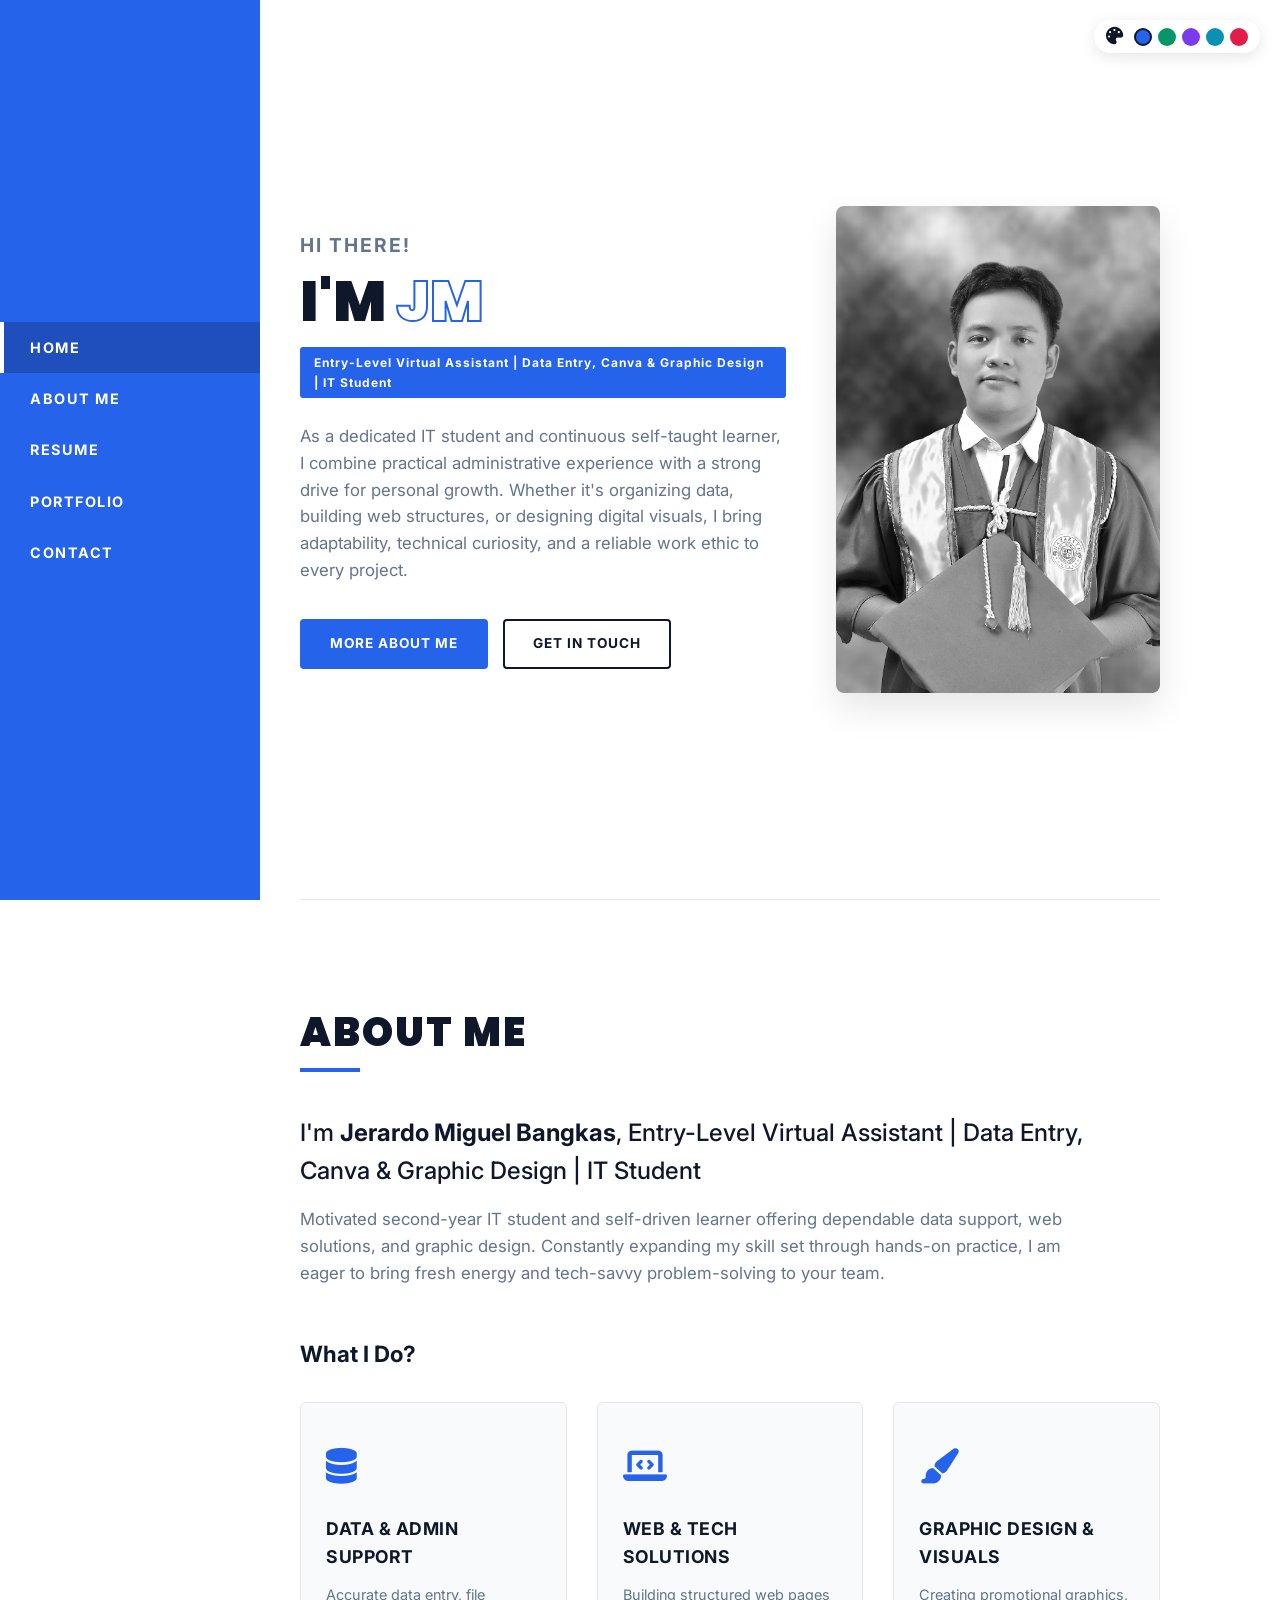
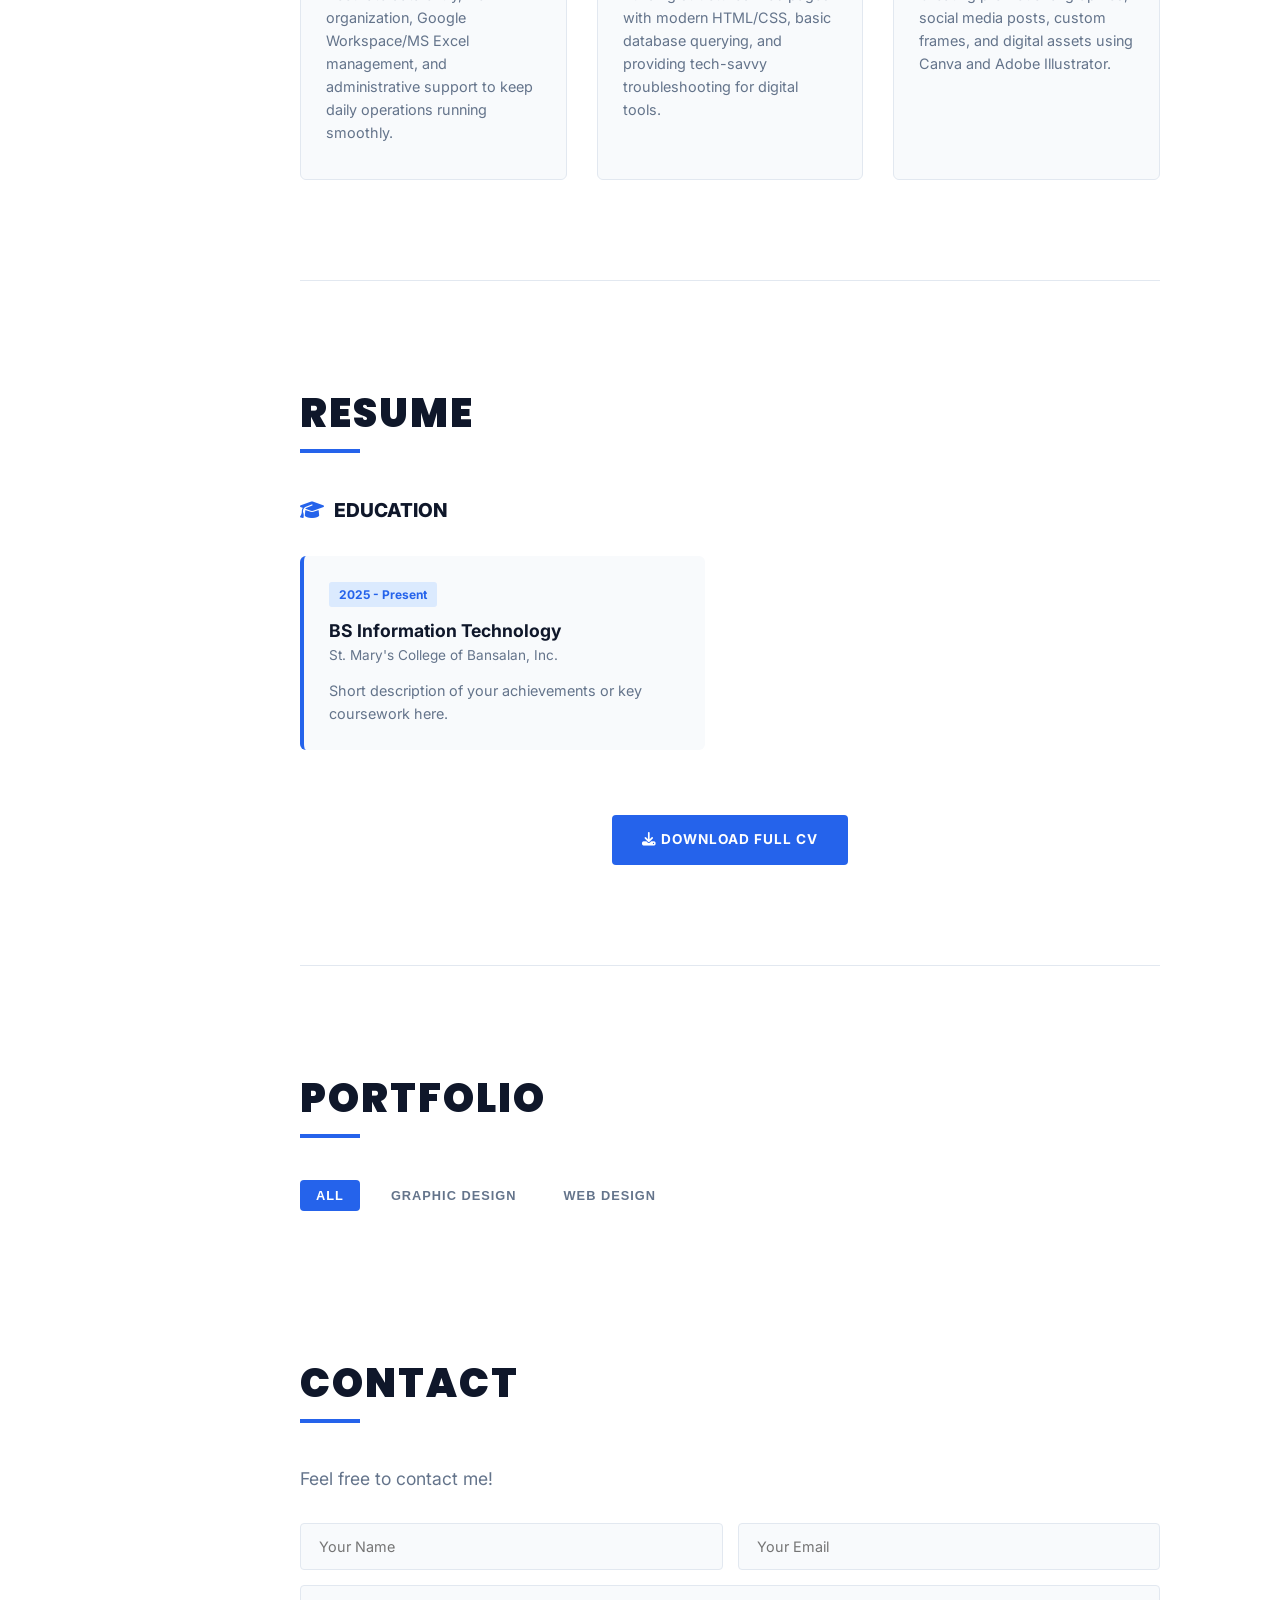
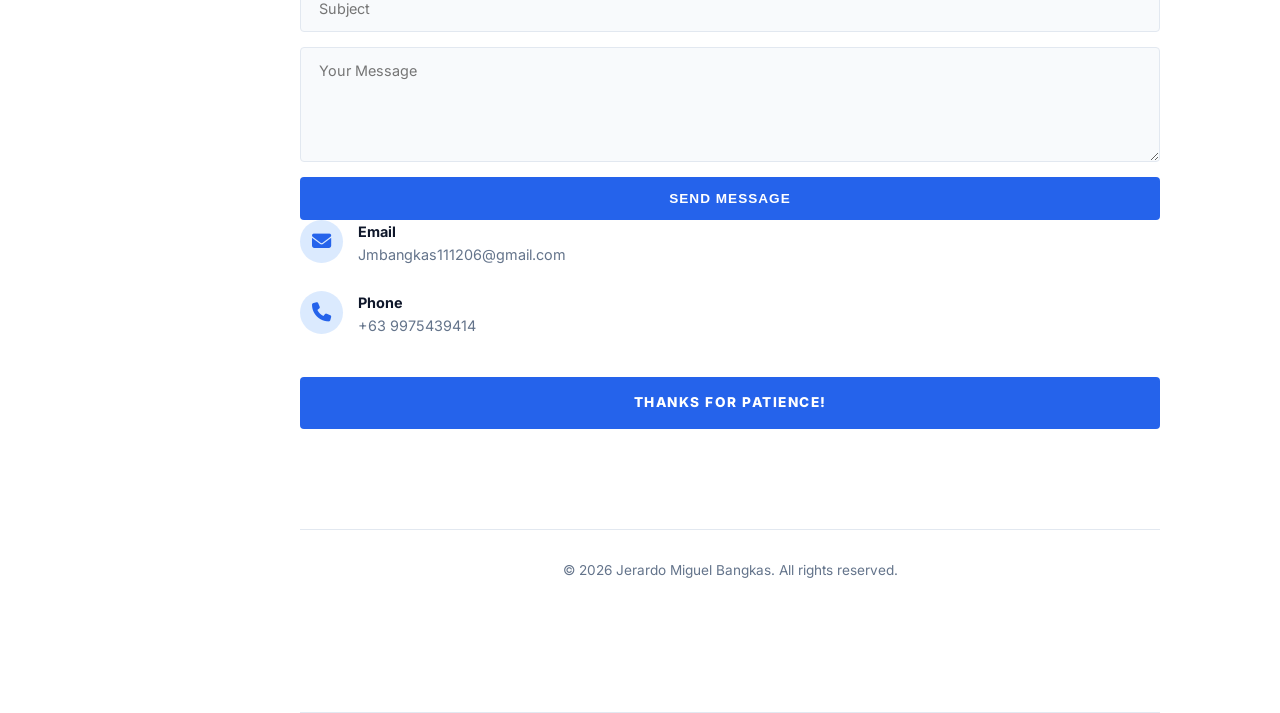
==== index.html @ 70fb4c8c "Add files via upload" ====
<!DOCTYPE html>
<html lang="en">

<head>
    <meta charset="UTF-8">
    <meta name="viewport" content="width=device-width, initial-scale=1.0">
    <title>Jerardo Miguel Bangkas - Portfolio</title>
    <!-- Google Fonts -->
    <link rel="preconnect" href="https://fonts.googleapis.com">
    <link rel="preconnect" href="https://fonts.gstatic.com" crossorigin>
    <link
        href="https://fonts.googleapis.com/css2?family=Inter:wght@300;400;500;600;700;800;900&family=Poppins:wght@500;600;700;800&display=swap"
        rel="stylesheet">
    <!-- Font Awesome Icons -->
    <link rel="stylesheet" href="https://cdnjs.cloudflare.com/ajax/libs/font-awesome/6.4.0/css/all.min.css">
    <!-- External CSS -->
    <link rel="stylesheet" href="style.css">
</head>

<body>

    <!-- Mobile Header Bar -->
    <div class="mobile-header">
        <div class="mobile-logo">JM</div>
        <button class="hamburger-btn" id="mobile-menu-btn" aria-label="Toggle Navigation">
            <i class="fa-solid fa-bars"></i>
        </button>
    </div>

    <!-- Theme Color Picker Panel -->
    <div class="theme-picker" id="theme-picker">
        <button class="theme-toggle-btn" id="theme-picker-btn" title="Change Accent Color">
            <i class="fa-solid fa-palette"></i>
        </button>
        <div class="theme-options">
            <span class="theme-option active" data-color="#2563eb" style="background-color: #2563eb;"
                title="Royal Blue"></span>
            <span class="theme-option" data-color="#059669" style="background-color: #059669;"
                title="Emerald Green"></span>
            <span class="theme-option" data-color="#7c3aed" style="background-color: #7c3aed;"
                title="Electric Violet"></span>
            <span class="theme-option" data-color="#0891b2" style="background-color: #0891b2;" title="Deep Teal"></span>
            <span class="theme-option" data-color="#e11d48" style="background-color: #e11d48;" title="Coral Red"></span>
        </div>
    </div>

    <!-- Main Sidebar -->
    <aside class="sidebar" id="sidebar">

        <nav class="sidebar-nav">
            <ul>
                <li><a href="#home" class="nav-link active">HOME</a></li>
                <li><a href="#about" class="nav-link">ABOUT ME</a></li>
                <li><a href="#resume" class="nav-link">RESUME</a></li>
                <li><a href="#portfolio" class="nav-link">PORTFOLIO</a></li>
                <li><a href="#contact" class="nav-link">CONTACT</a></li>
            </ul>
        </nav>
    </aside>

    <!-- Main Wrapper -->
    <main class="main-content">

        <!-- 1. HOME / HERO SECTION -->
        <section id="home" class="section hero-section">
            <div class="hero-container">
                <div class="hero-text-content">
                    <h2 class="sub-greeting">HI THERE!</h2>
                    <h1 class="hero-title">I'M <span class="highlight-text">JM</span></h1>
                    <div class="badge-role">Entry-Level Virtual Assistant | Data Entry, Canva & Graphic Design | IT
                        Student</div>
                    <p class="hero-description">
                        As a dedicated IT student and continuous self-taught learner, I combine practical administrative
                        experience with a strong drive for personal growth. Whether it's organizing data, building web
                        structures, or designing digital visuals, I bring adaptability, technical curiosity, and a
                        reliable work ethic to every project.
                    </p>
                    <div class="hero-buttons">
                        <a href="#about" class="btn btn-primary">MORE ABOUT ME</a>
                        <a href="#contact" class="btn btn-outline">GET IN TOUCH</a>
                    </div>
                </div>
                <div class="hero-image-wrap">
                    <img src="/img/BANGKAS Jerardo Miguel 1.jpg" alt="Jm">
                </div>
            </div>
        </section>

        <!-- 2. ABOUT ME SECTION -->
        <section id="about" class="section about-section">
            <div class="section-header">
                <h2 class="section-title">ABOUT ME</h2>
            </div>

            <div class="about-intro">
                <h3>I'm <strong>Jerardo Miguel Bangkas</strong>, Entry-Level Virtual Assistant | Data Entry, Canva &
                    Graphic Design | IT Student</h3>
                <p>
                    Motivated second-year IT student and self-driven learner offering dependable data support, web
                    solutions, and graphic design. Constantly expanding my skill set through hands-on practice, I am
                    eager to bring fresh energy and tech-savvy problem-solving to your team.    
                </p>
            </div>

            <!-- What I Do Services Grid -->
            <div class="services-wrapper">
                <h3 class="subsection-title">What I Do?</h3>
                <div class="services-grid">
                    <div class="service-card">
                        <div class="service-icon"><i class="fa-solid fa-database"></i></div>
                        <h4>DATA & ADMIN SUPPORT</h4>
                        <p>Accurate data entry, file organization, Google Workspace/MS Excel management, and
                            administrative support to keep daily operations running smoothly.</p>
                    </div>
                    <div class="service-card">
                        <div class="service-icon"><i class="fa-solid fa-laptop-code"></i></div>
                        <h4>WEB & TECH SOLUTIONS</h4>
                        <p>Building structured web pages with modern HTML/CSS, basic database querying, and providing
                            tech-savvy troubleshooting for digital tools.</p>
                    </div>
                    <div class="service-card">
                        <div class="service-icon"><i class="fa-solid fa-paint-brush"></i></div>
                        <h4>GRAPHIC DESIGN & VISUALS</h4>
                        <p>Creating promotional graphics, social media posts, custom frames, and digital assets using
                            Canva and Adobe Illustrator.
                        </p>
                    </div>
                </div>
            </div>
        </section>

        <!-- 3. RESUME SECTION -->
        <section id="resume" class="section resume-section">
            <div class="section-header">
                <h2 class="section-title">RESUME</h2>
            </div>

            <div class="resume-grid">
                <!-- Education Column -->
                <div class="resume-column">
                    <h3 class="column-title"><i class="fa-solid fa-graduation-cap"></i> EDUCATION</h3>

                    <div class="resume-item">
                        <span class="resume-year">2025 - Present</span> <!-- Dates / Years -->
                        <h4 class="resume-role">BS Information Technology</h4> <!-- Degree or Job Title -->
                        <span class="resume-place">St. Mary's College of Bansalan, Inc.</span>
                        <!-- School or Company Name -->
                        <p>Short description of your achievements or key coursework here.</p>
                    </div>
                </div>
            </div>

            <div class="resume-cta">
                <a href="/Resume/Jerardo Miguel_Bangkas_Resume.pdf" class="btn btn-primary"><i
                        class="fa-solid fa-download"></i> DOWNLOAD FULL CV</a>
            </div>
        </section>

        <!-- 4. PORTFOLIO SECTION -->
        <section id="portfolio" class="section portfolio-section">
            <div class="section-header">
                <h2 class="section-title">PORTFOLIO</h2>
            </div>

            <!-- Category Filter Buttons -->
            <div class="filter-controls">
                <button class="filter-btn active" data-filter="all">ALL</button>
                <button class="filter-btn" data-filter="graphic-design">GRAPHIC DESIGN</button>
                <button class="filter-btn" data-filter="web-design">WEB DESIGN</button>
            </div>

            <!-- Gallery Grid 
            <div class="portfolio-grid">
                <div class="portfolio-item" data-category="graphic-design">
                    <img src="https://images.unsplash.com/photo-1626785774573-4b799315345d?auto=format&fit=crop&w=600&q=80"
                        alt="Brand Identity Design">
                    <div class="item-overlay">
                        <h4>Brand Guidelines</h4>
                        <span>Graphic Design</span>
                    </div>
                </div>
                <div class="portfolio-item" data-category="web-design">
                    <img src="https://images.unsplash.com/photo-1507238691740-187a5b1d37b8?auto=format&fit=crop&w=600&q=80"
                        alt="Modern Dashboard App">
                    <div class="item-overlay">
                        <h4>Dashboard Interface</h4>
                        <span>Web Design</span>
                    </div>
                </div>
                <div class="portfolio-item" data-category="photography">
                    <img src="https://images.unsplash.com/photo-1516035069371-29a1b244cc32?auto=format&fit=crop&w=600&q=80"
                        alt="Camera Gear Shoot">
                    <div class="item-overlay">
                        <h4>Product Shoot</h4>
                        <span>Photography</span>
                    </div>
                </div>
                <div class="portfolio-item" data-category="graphic-design">
                    <img src="https://images.unsplash.com/photo-1572044162444-ad60f128bdea?auto=format&fit=crop&w=600&q=80"
                        alt="Poster Typography Design">
                    <div class="item-overlay">
                        <h4>Typography Series</h4>
                        <span>Graphic Design</span>
                    </div>
                </div>
                <div class="portfolio-item" data-category="web-design">
                    <img src="https://images.unsplash.com/photo-1460925895917-afdab827c52f?auto=format&fit=crop&w=600&q=80"
                        alt="Corporate Website">
                    <div class="item-overlay">
                        <h4>Corporate Web Portal</h4>
                        <span>Web Design</span>
                    </div>
                </div>
            </div>
        </section> -->


        <!--CONTACT SECTION -->
        <section id="contact" class="section contact-section">
            <div class="section-header">
                <h2 class="section-title">CONTACT</h2>
            </div>

            <p class="contact-subtext">Feel free to contact me!</p>

            <form class="contact-form" id="contact-form" action="https://formspree.io/f/xeaaaqrk" method="POST">
                <div class="form-row">
                    <input type="text" name="name" placeholder="Your Name" required>
                    <input type="email" name="email" placeholder="Your Email" required>
                </div>
                <input type="text" name="subject" placeholder="Subject">
                <textarea name="message" rows="5" placeholder="Your Message" required></textarea>
                <button type="submit" id="submit-btn" class="btn btn-primary">SEND MESSAGE</button>
            </form>

            <div class="contact-info-panel">
                <div class="info-item">
                    <i class="fa-solid fa-envelope"></i>
                    <div>
                        <h5>Email</h5>
                        <p>Jmbangkas111206@gmail.com</p>
                    </div>
                </div>
                <div class="info-item">
                    <i class="fa-solid fa-phone"></i>
                    <div>
                        <h5>Phone</h5>
                        <p>+63 9975439414</p>
                    </div>
                </div>
                <div class="thanks-badge">
                    <span>THANKS FOR PATIENCE!</span>
                </div>
            </div>
            </div>
        </section>

        <!-- Footer -->
        <footer class="footer">
            <p>&copy; 2026 Jerardo Miguel Bangkas. All rights reserved.</p>
        </footer>
    </main>

    <!-- Lightbox Modal Container -->
    <div class="lightbox-modal" id="lightbox">
        <span class="close-lightbox" id="close-lightbox">&times;</span>
        <img class="lightbox-img" id="lightbox-img" src="" alt="Enlarged Portfolio Item">
    </div>

    <!-- Toast Alert Container -->
    <div class="toast-container" id="toast">Message sent successfully!</div>

    <!-- External JavaScript -->
    <script src="script.js"></script>
</body>

</html>
---- style.css ----
:root {
    --accent-color: #2563eb;          
    --accent-hover: #1d4ed8;
    --accent-light: #dbeafe;
    --text-primary: #0f172a;
    --text-secondary: #64748b;
    --bg-main: #ffffff;
    --bg-secondary: #f8fafc;
    --card-bg: #ffffff;
    --dark-block-bg: #090d16;
    --border-color: #e2e8f0;
    --sidebar-width: 260px;
    --quick-nav-width: 60px;
    --font-heading: 'Poppins', sans-serif;
    --font-body: 'Inter', sans-serif;
    --transition-speed: 0.3s;
}

/* Reset & Basic Box Model */
* {
    margin: 0;
    padding: 0;
    box-sizing: border-box;
}

html {
    scroll-behavior: smooth;
    font-size: 16px;
}

body {
    font-family: var(--font-body);
    background-color: var(--bg-main);
    color: var(--text-primary);
    line-height: 1.6;
    overflow-x: hidden;
}

a {
    text-decoration: none;
    color: inherit;
}

img {
    max-width: 100%;
    height: auto;
    display: block;
}

/* Button Base Styles */
.btn {
    display: inline-block;
    padding: 12px 28px;
    font-weight: 700;
    font-size: 0.85rem;
    letter-spacing: 1px;
    border-radius: 4px;
    cursor: pointer;
    transition: all var(--transition-speed) ease;
    border: 2px solid transparent;
}

.btn-primary {
    background-color: var(--accent-color);
    color: #ffffff;
}

.btn-primary:hover {
    background-color: var(--accent-hover);
    transform: translateY(-2px);
    box-shadow: 0 4px 12px rgba(37, 99, 235, 0.25);
}

.btn-outline {
    background-color: transparent;
    color: var(--text-primary);
    border-color: var(--text-primary);
}

.btn-outline:hover {
    background-color: var(--text-primary);
    color: #ffffff;
}

/* SIDEBAR NAVIGATION (LEFT) */
.sidebar {
    position: fixed;
    top: 0;
    left: 0;
    width: var(--sidebar-width);
    height: 100vh;
    background-color: var(--accent-color);
    display: flex;
    flex-direction: column;
    z-index: 1000;
    transition: transform var(--transition-speed) ease;
}

.profile-box {
    width: 100%;
    height: 220px;
    background-color: #111827;
    overflow: hidden;
}

.profile-img-wrap img {
    width: 100%;
    height: 220px;
    object-fit: cover;
    filter: grayscale(100%);
    transition: filter var(--transition-speed) ease;
}

.profile-box:hover img {
    filter: grayscale(0%);
}

.sidebar-nav {
    flex: 1;
    display: flex;
    flex-direction: column;
    justify-content: center;
    padding: 20px 0;
}

.sidebar-nav ul {
    list-style: none;
}

.sidebar-nav li a {
    display: block;
    padding: 14px 30px;
    color: #ffffff;
    font-weight: 700;
    font-size: 0.9rem;
    letter-spacing: 1.5px;
    transition: background-color var(--transition-speed) ease;
}

.sidebar-nav li a:hover,
.sidebar-nav li a.active {
    background-color: rgba(0, 0, 0, 0.2);
    box-shadow: inset 4px 0 0 #ffffff;
}

/* Mobile Top Bar */
.mobile-header {
    display: none;
    position: fixed;
    top: 0;
    left: 0;
    width: 100%;
    height: 60px;
    background-color: var(--accent-color);
    color: #ffffff;
    padding: 0 20px;
    align-items: center;
    justify-content: space-between;
    z-index: 1100;
}

.mobile-logo {
    font-weight: 800;
    font-size: 1.2rem;
    letter-spacing: 2px;
}

.hamburger-btn {
    background: none;
    border: none;
    color: #ffffff;
    font-size: 1.5rem;
    cursor: pointer;
}

/*QUICK NAVIGATION BAR (RIGHT)*/
.quick-nav {
    position: fixed;
    top: 50%;
    right: 20px;
    transform: translateY(-50%);
    display: flex;
    flex-direction: column;
    gap: 10px;
    background-color: var(--accent-color);
    padding: 12px 8px;
    border-radius: 30px;
    z-index: 900;
    box-shadow: 0 4px 15px rgba(0, 0, 0, 0.15);
}

.quick-link {
    width: 38px;
    height: 38px;
    border-radius: 50%;
    display: flex;
    align-items: center;
    justify-content: center;
    color: #ffffff;
    font-size: 0.9rem;
    transition: all var(--transition-speed) ease;
}

.quick-link:hover,
.quick-link.active {
    background-color: #ffffff;
    color: var(--accent-color);
}

/* Theme Color Picker */
.theme-picker {
    position: fixed;
    top: 20px;
    right: 20px;
    z-index: 1050;
    display: flex;
    align-items: center;
    gap: 10px;
    background: #ffffff;
    padding: 6px 12px;
    border-radius: 30px;
    box-shadow: 0 4px 15px rgba(0, 0, 0, 0.1);
}

.theme-toggle-btn {
    background: none;
    border: none;
    cursor: pointer;
    font-size: 1.1rem;
    color: var(--text-primary);
}

.theme-options {
    display: flex;
    gap: 6px;
}

.theme-option {
    width: 18px;
    height: 18px;
    border-radius: 50%;
    cursor: pointer;
    border: 2px solid transparent;
    transition: transform 0.2s ease;
}

.theme-option:hover {
    transform: scale(1.2);
}

.theme-option.active {
    border-color: #0f172a;
}

/*MAIN CONTENT LAYOUT */
.main-content {
    margin-left: var(--sidebar-width);
    margin-right: 80px;
    padding: 0 40px;
}

.section {
    padding: 100px 0;
    border-bottom: 1px solid var(--border-color);
}

.section-header {
    margin-bottom: 50px;
}

.section-title {
    font-family: var(--font-heading);
    font-size: 2.5rem;
    font-weight: 900;
    letter-spacing: 2px;
    color: var(--text-primary);
    position: relative;
    display: inline-block;
}

.section-title::after {
    content: '';
    position: absolute;
    bottom: -8px;
    left: 0;
    width: 60px;
    height: 4px;
    background-color: var(--accent-color);
}

/* HERO SECTION */
.hero-section {
    min-height: 100vh;
    display: flex;
    align-items: center;
}

.hero-container {
    display: grid;
    grid-template-columns: 1.2fr 0.8fr;
    gap: 50px;
    align-items: center;
    width: 100%;
}

.sub-greeting {
    font-size: 1.2rem;
    font-weight: 700;
    letter-spacing: 2px;
    color: var(--text-secondary);
    margin-bottom: 10px;
}

.hero-title {
    font-family: var(--font-heading);
    font-size: 3.5rem;
    font-weight: 900;
    line-height: 1.1;
    margin-bottom: 15px;
}

.highlight-text {
    color: transparent;
    -webkit-text-stroke: 2px var(--accent-color);
}

.badge-role {
    display: inline-block;
    background-color: var(--accent-color);
    color: #ffffff;
    padding: 6px 14px;
    font-weight: 700;
    font-size: 0.75rem;
    letter-spacing: 1px;
    border-radius: 3px;
    margin-bottom: 25px;
}

.hero-description {
    color: var(--text-secondary);
    font-size: 1.05rem;
    max-width: 520px;
    margin-bottom: 35px;
}

.hero-buttons {
    display: flex;
    gap: 15px;
}

.hero-image-wrap img {
    border-radius: 8px;
    box-shadow: 0 15px 35px rgba(0, 0, 0, 0.1);
    filter: grayscale(100%);
    transition: filter var(--transition-speed) ease;
}

.hero-image-wrap:hover img {
    filter: grayscale(0%);
}

/*2. ABOUT ME SECTION*/
.about-intro {
    max-width: 800px;
    margin-bottom: 50px;
}

.about-intro h3 {
    font-size: 1.5rem;
    margin-bottom: 15px;
    font-weight: 500;
}

.about-intro p {
    color: var(--text-secondary);
    font-size: 1.05rem;
}

/* Stats Card Row (Dark Contrast Block) */
.stats-grid {
    display: grid;
    grid-template-columns: repeat(4, 1fr);
    background-color: var(--dark-block-bg);
    border-radius: 8px;
    padding: 40px 20px;
    margin-bottom: 70px;
    box-shadow: 0 10px 30px rgba(0, 0, 0, 0.1);
}

.stat-card {
    text-align: center;
    border-right: 1px solid rgba(255, 255, 255, 0.1);
}

.stat-card:last-child {
    border-right: none;
}

.stat-number {
    font-family: var(--font-heading);
    font-size: 2.8rem;
    font-weight: 800;
    color: var(--accent-color);
    margin-bottom: 5px;
}

.stat-label {
    color: #94a3b8;
    font-size: 0.75rem;
    font-weight: 700;
    letter-spacing: 1px;
}

/* Services Block */
.subsection-title {
    font-size: 1.4rem;
    margin-bottom: 30px;
    font-weight: 700;
}

.services-grid {
    display: grid;
    grid-template-columns: repeat(3, 1fr);
    gap: 30px;
}

.service-card {
    background-color: var(--bg-secondary);
    padding: 35px 25px;
    border-radius: 6px;
    border: 1px solid var(--border-color);
    transition: transform var(--transition-speed) ease;
}

.service-card:hover {
    transform: translateY(-5px);
    border-color: var(--accent-color);
}

.service-icon {
    font-size: 2.2rem;
    color: var(--accent-color);
    margin-bottom: 20px;
}

.service-card h4 {
    font-size: 1.1rem;
    margin-bottom: 12px;
    font-weight: 700;
    letter-spacing: 0.5px;
}

.service-card p {
    color: var(--text-secondary);
    font-size: 0.9rem;
}

/*RESUME SECTION */
.resume-grid {
    display: grid;
    grid-template-columns: 1fr 1fr;
    gap: 50px;
    margin-bottom: 40px;
}

.column-title {
    font-size: 1.2rem;
    font-weight: 800;
    margin-bottom: 30px;
    color: var(--text-primary);
    display: flex;
    align-items: center;
    gap: 10px;
}

.column-title i {
    color: var(--accent-color);
}

.resume-item {
    background-color: var(--bg-secondary);
    padding: 25px;
    border-radius: 6px;
    margin-bottom: 25px;
    border-left: 4px solid var(--accent-color);
}

.resume-year {
    display: inline-block;
    background-color: var(--accent-light);
    color: var(--accent-color);
    font-size: 0.75rem;
    font-weight: 700;
    padding: 3px 10px;
    border-radius: 3px;
    margin-bottom: 10px;
}

.resume-role {
    font-size: 1.1rem;
    font-weight: 700;
}

.resume-place {
    display: block;
    font-size: 0.85rem;
    color: var(--text-secondary);
    margin-bottom: 12px;
}

.resume-item p {
    font-size: 0.9rem;
    color: var(--text-secondary);
}

.resume-cta {
    text-align: center;
    margin-top: 40px;
}

/*PORTFOLIO SECTION*/
.filter-controls {
    display: flex;
    gap: 15px;
    margin-bottom: 40px;
    flex-wrap: wrap;
}

.filter-btn {
    background: none;
    border: none;
    font-weight: 700;
    font-size: 0.8rem;
    letter-spacing: 1px;
    color: var(--text-secondary);
    cursor: pointer;
    padding: 8px 16px;
    border-radius: 4px;
    transition: all var(--transition-speed) ease;
}

.filter-btn:hover,
.filter-btn.active {
    background-color: var(--accent-color);
    color: #ffffff;
}

.portfolio-grid {
    display: grid;
    grid-template-columns: repeat(3, 1fr);
    gap: 25px;
}

.portfolio-item {
    position: relative;
    border-radius: 6px;
    overflow: hidden;
    cursor: pointer;
    box-shadow: 0 5px 15px rgba(0, 0, 0, 0.05);
}

.portfolio-item img {
    width: 100%;
    height: 250px;
    object-fit: cover;
    transition: transform 0.5s ease;
}

.item-overlay {
    position: absolute;
    top: 0;
    left: 0;
    width: 100%;
    height: 100%;
    background-color: rgba(37, 99, 235, 0.9);
    display: flex;
    flex-direction: column;
    justify-content: center;
    align-items: center;
    color: #ffffff;
    opacity: 0;
    transition: opacity var(--transition-speed) ease;
    padding: 20px;
    text-align: center;
}

.item-overlay h4 {
    font-size: 1.2rem;
    font-weight: 700;
    margin-bottom: 5px;
}

.item-overlay span {
    font-size: 0.8rem;
    letter-spacing: 1px;
    text-transform: uppercase;
    opacity: 0.9;
}

.portfolio-item:hover img {
    transform: scale(1.08);
}

.portfolio-item:hover .item-overlay {
    opacity: 1;
}

/*TESTIMONIALS SECTION*/
.testimonials-grid {
    display: grid;
    grid-template-columns: repeat(2, 1fr);
    gap: 30px;
}

.testimonial-card {
    background-color: var(--bg-secondary);
    border: 1px solid var(--border-color);
    border-radius: 6px;
    padding: 30px;
}

.testimonial-user {
    display: flex;
    align-items: center;
    gap: 15px;
    margin-bottom: 15px;
}

.testimonial-user img {
    width: 50px;
    height: 50px;
    border-radius: 50%;
    object-fit: cover;
}

.user-info h4 {
    font-size: 1rem;
    font-weight: 700;
}

.user-info span {
    font-size: 0.8rem;
    color: var(--text-secondary);
}

.stars {
    color: #f59e0b;
    font-size: 0.85rem;
    margin-bottom: 15px;
}

.testimonial-card p {
    color: var(--text-secondary);
    font-size: 0.92rem;
    font-style: italic;
}

/*6. CONTACT SECTION & FOOTER*/
.contact-subtext {
    font-size: 1.1rem;
    color: var(--text-secondary);
    margin-bottom: 30px;
}

.contact-wrapper {
    display: grid;
    grid-template-columns: 1.2fr 0.8fr;
    gap: 50px;
}

.contact-form {
    display: flex;
    flex-direction: column;
    gap: 15px;
}

.form-row {
    display: grid;
    grid-template-columns: 1fr 1fr;
    gap: 15px;
}

.contact-form input,
.contact-form textarea {
    width: 100%;
    padding: 14px 18px;
    border: 1px solid var(--border-color);
    border-radius: 4px;
    background-color: var(--bg-secondary);
    font-family: var(--font-body);
    font-size: 0.9rem;
    outline: none;
    transition: border-color var(--transition-speed) ease;
}

.contact-form input:focus,
.contact-form textarea:focus {
    border-color: var(--accent-color);
    background-color: #ffffff;
}

.info-item {
    display: flex;
    align-items: flex-start;
    gap: 15px;
    margin-bottom: 25px;
}

.info-item i {
    font-size: 1.2rem;
    color: var(--accent-color);
    background-color: var(--accent-light);
    padding: 12px;
    border-radius: 50%;
}

.info-item h5 {
    font-size: 0.9rem;
    font-weight: 700;
}

.info-item p {
    color: var(--text-secondary);
    font-size: 0.9rem;
}

.thanks-badge {
    margin-top: 40px;
    background-color: var(--accent-color);
    color: #ffffff;
    padding: 15px 20px;
    border-radius: 4px;
    text-align: center;
    font-weight: 800;
    letter-spacing: 1.5px;
    font-size: 0.85rem;
}

.footer {
    padding: 30px 0;
    text-align: center;
    color: var(--text-secondary);
    font-size: 0.85rem;
}

/* Lightbox Modal */
.lightbox-modal {
    display: none;
    position: fixed;
    top: 0;
    left: 0;
    width: 100%;
    height: 100%;
    background-color: rgba(0, 0, 0, 0.85);
    z-index: 2000;
    justify-content: center;
    align-items: center;
}

.lightbox-img {
    max-width: 85%;
    max-height: 85vh;
    border-radius: 4px;
}

.close-lightbox {
    position: absolute;
    top: 25px;
    right: 35px;
    color: #ffffff;
    font-size: 2.5rem;
    cursor: pointer;
}

/* Toast Alert Notification */
.toast-container {
    visibility: hidden;
    min-width: 250px;
    background-color: #10b981;
    color: #ffffff;
    text-align: center;
    border-radius: 4px;
    padding: 16px;
    position: fixed;
    z-index: 3000;
    right: 30px;
    bottom: 30px;
    font-weight: 600;
}

.toast-container.show {
    visibility: visible;
    animation: fadein 0.5s, fadeout 0.5s 2.5s;
}

@keyframes fadein {
    from { bottom: 0; opacity: 0; }
    to { bottom: 30px; opacity: 1; }
}

@keyframes fadeout {
    from { bottom: 30px; opacity: 1; }
    to { bottom: 0; opacity: 0; }
}

/*RESPONSIVE MEDIA QUERIES */
@media (max-width: 992px) {
    .mobile-header {
        display: flex;
    }

    .sidebar {
        transform: translateX(-100%);
        top: 60px;
        height: calc(100vh - 60px);
    }

    .sidebar.active {
        transform: translateX(0);
    }

    .main-content {
        margin-left: 0;
        margin-right: 0;
        padding: 60px 20px 0 20px;
    }

    .hero-container {
        grid-template-columns: 1fr;
        text-align: center;
    }

    .hero-description {
        margin: 0 auto 35px auto;
    }

    .hero-buttons {
        justify-content: center;
    }

    .stats-grid {
        grid-template-columns: repeat(2, 1fr);
        gap: 20px;
    }

    .stat-card {
        border-right: none;
    }

    .services-grid,
    .portfolio-grid,
    .resume-grid,
    .testimonials-grid,
    .contact-wrapper {
        grid-template-columns: 1fr;
    }

    .quick-nav {
        display: none;
    }
}
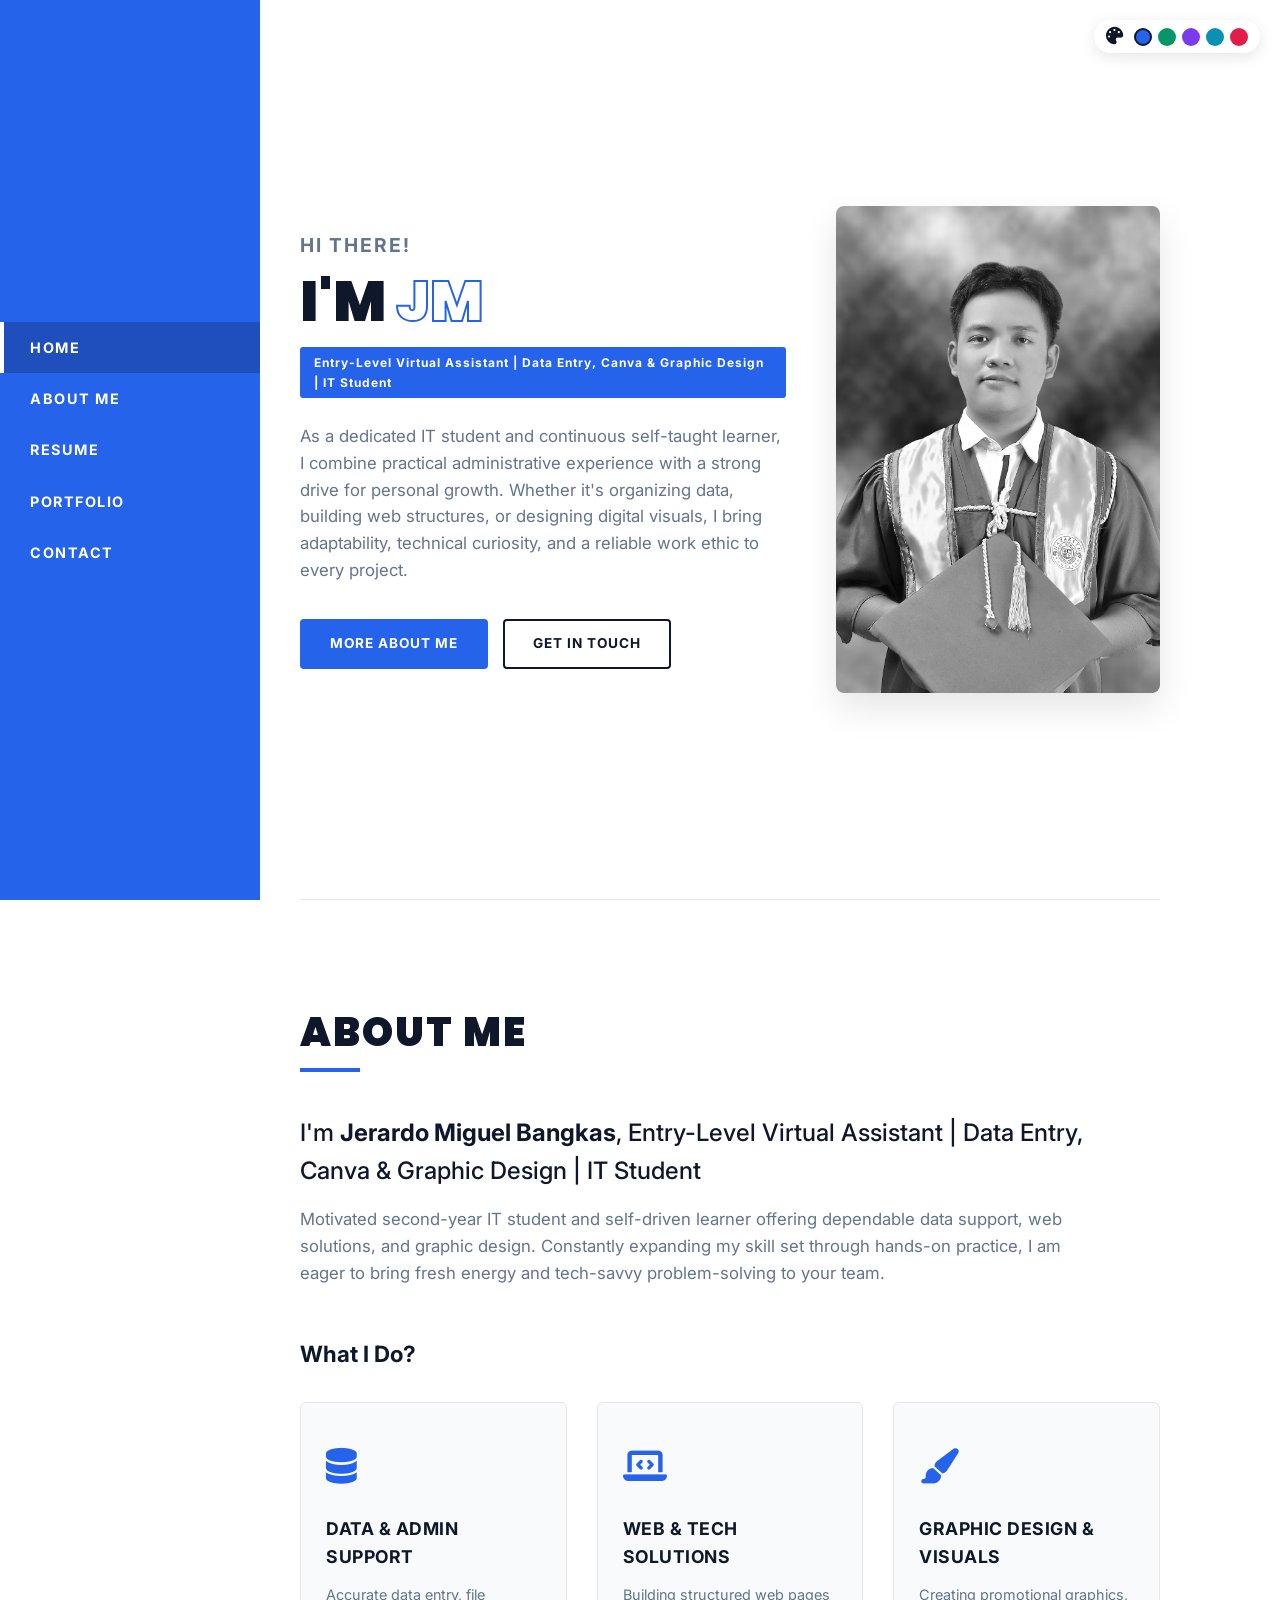
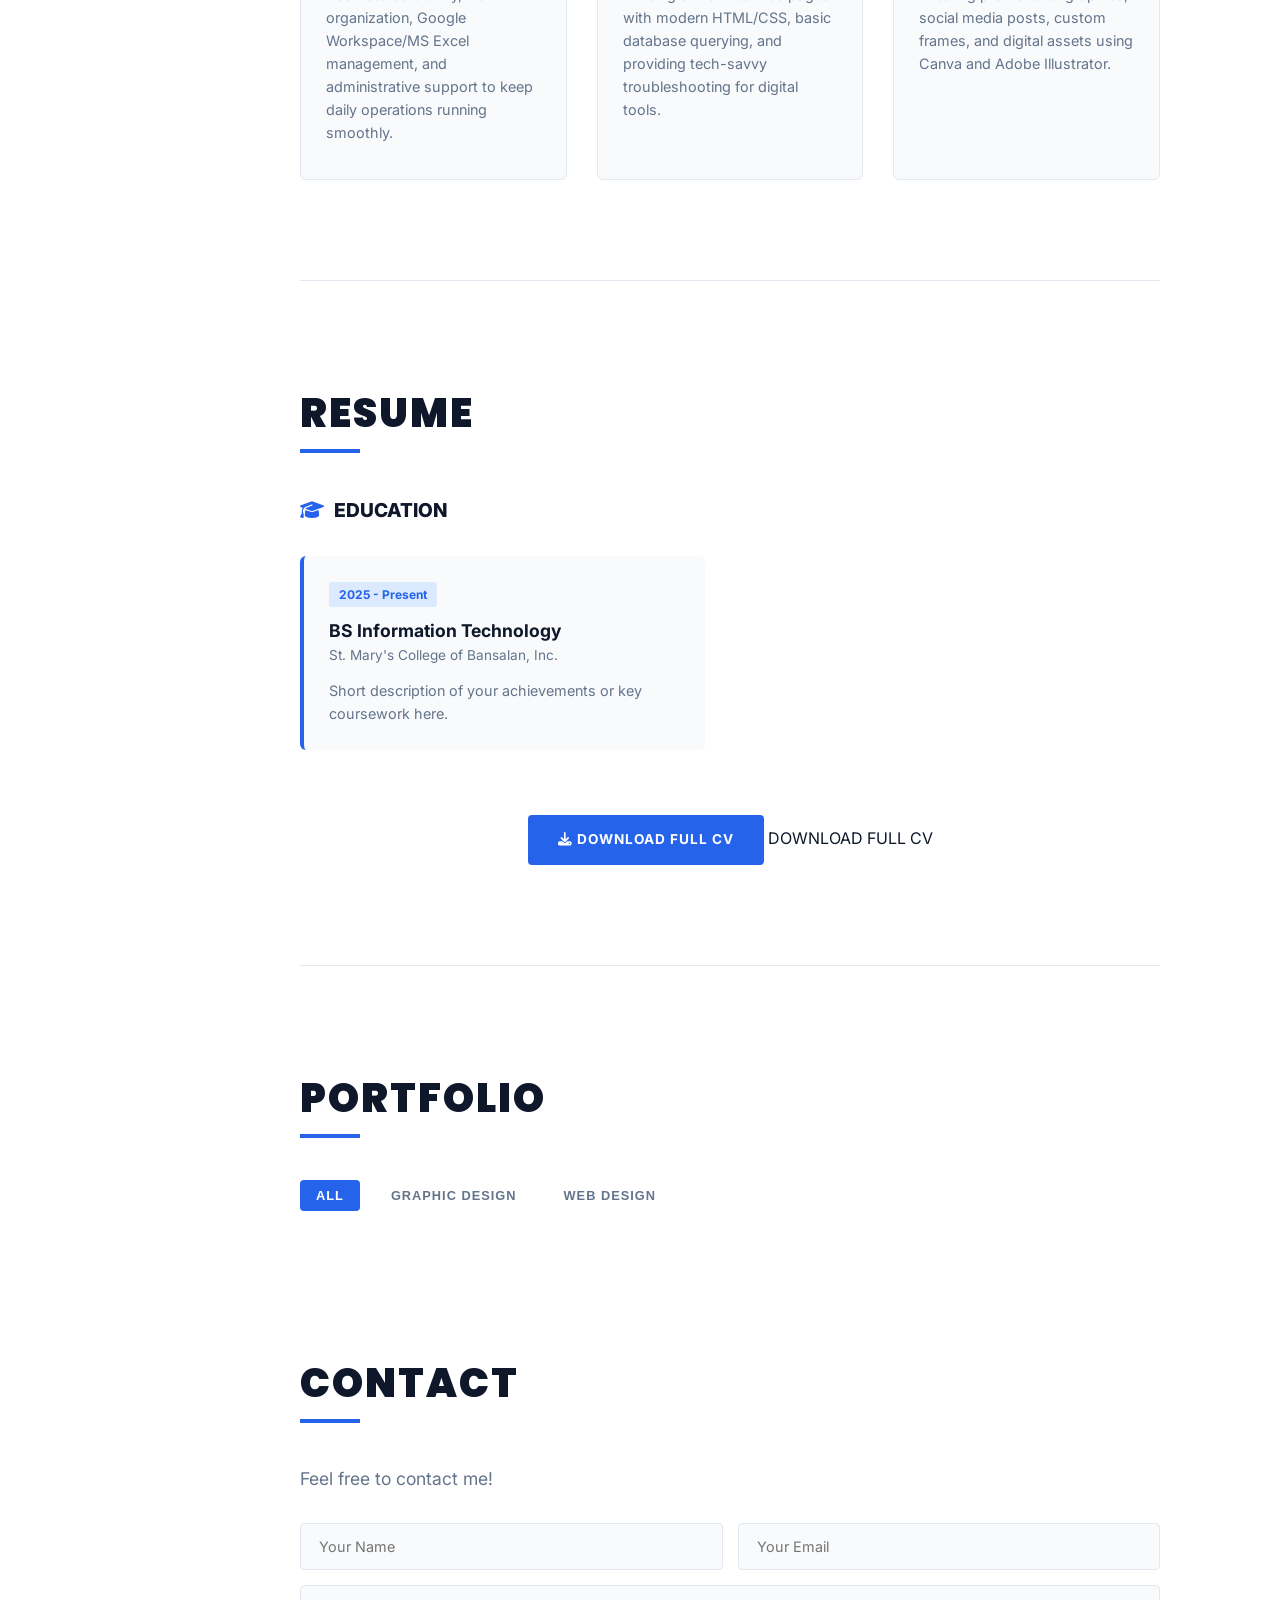
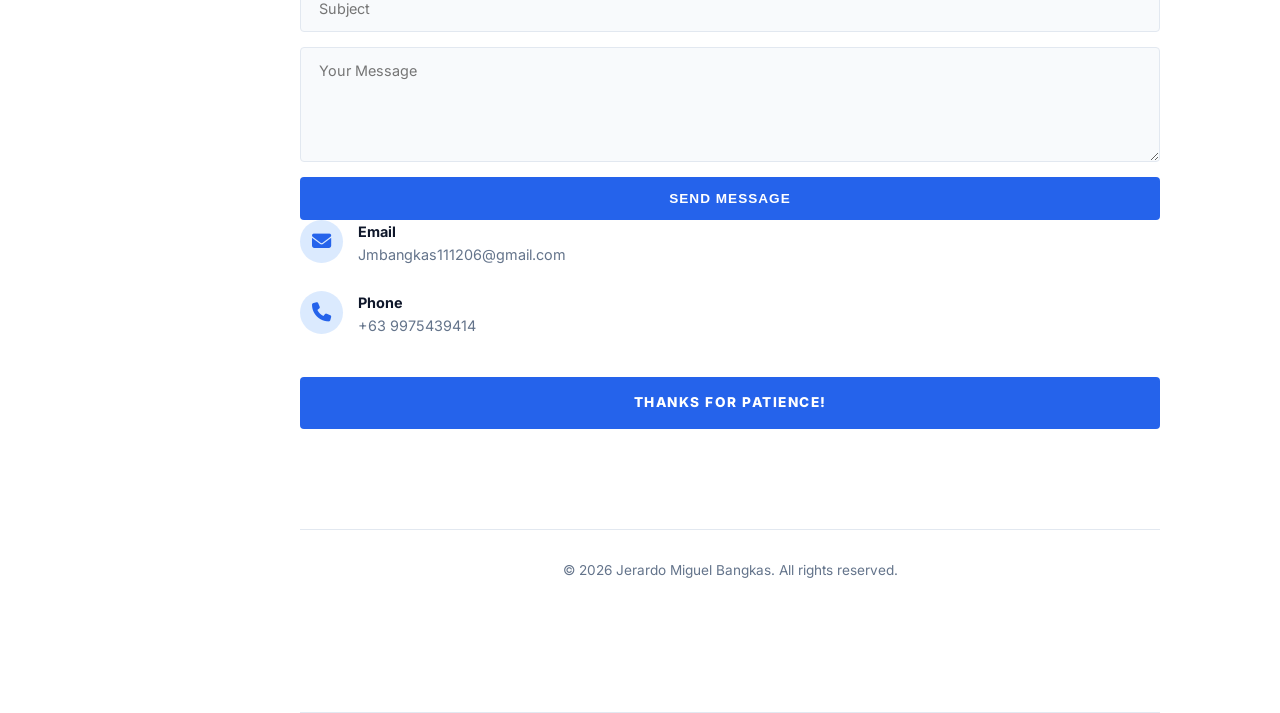
==== commit 8c665f74: "Update index.html" ====
--- a/index.html
+++ b/index.html
@@ -81,7 +81,7 @@
                     </div>
                 </div>
                 <div class="hero-image-wrap">
-                    <img src="/img/BANGKAS Jerardo Miguel 1.jpg" alt="Jm">
+                    <img src="img/BANGKAS Jerardo Miguel 1.jpg" alt="Jm">
                 </div>
             </div>
         </section>
@@ -151,8 +151,7 @@
             </div>
 
             <div class="resume-cta">
-                <a href="/Resume/Jerardo Miguel_Bangkas_Resume.pdf" class="btn btn-primary"><i
-                        class="fa-solid fa-download"></i> DOWNLOAD FULL CV</a>
+                <a href="Resume/Jerardo_Miguel_Bangkas_Resume.pdf" class="btn btn-primary"><i class="fa-solid fa-download"></i> DOWNLOAD FULL CV</a> DOWNLOAD FULL CV</a>
             </div>
         </section>
 
@@ -274,4 +273,4 @@
     <script src="script.js"></script>
 </body>
 
-</html>+</html>
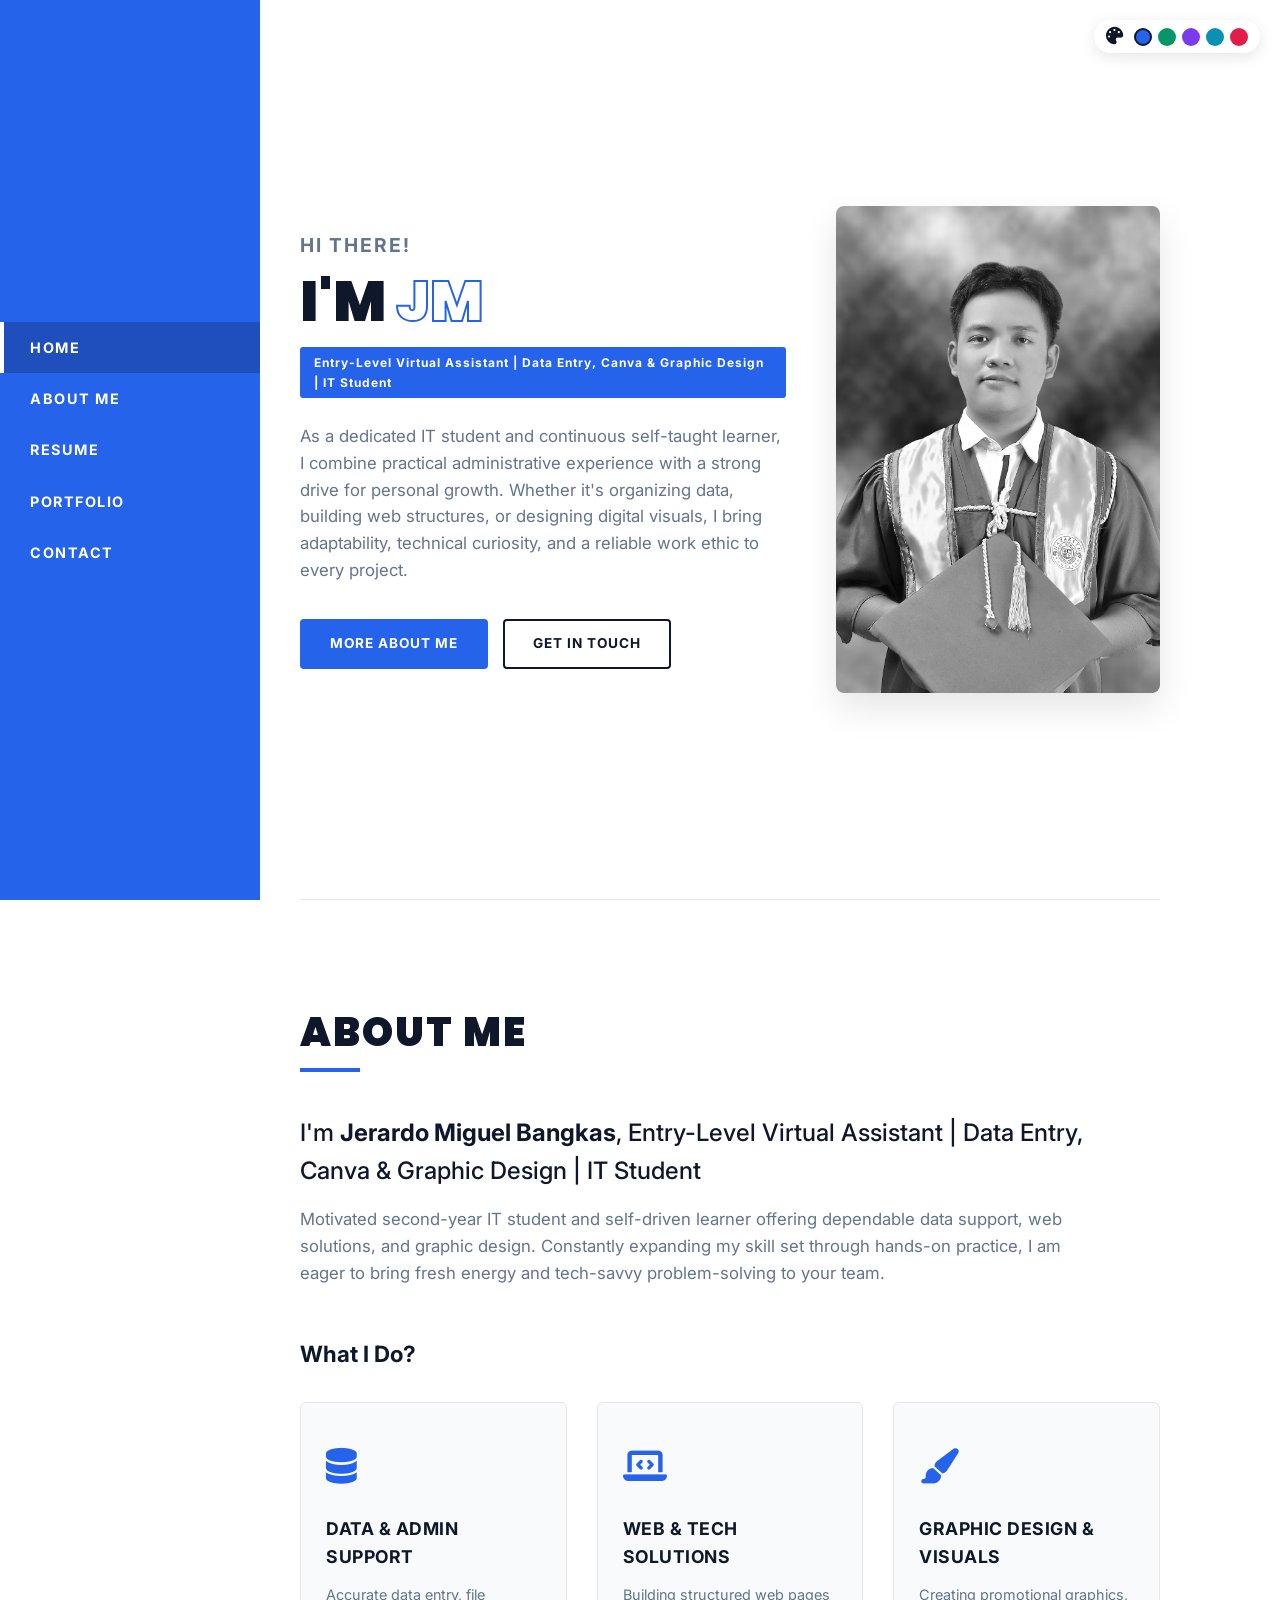
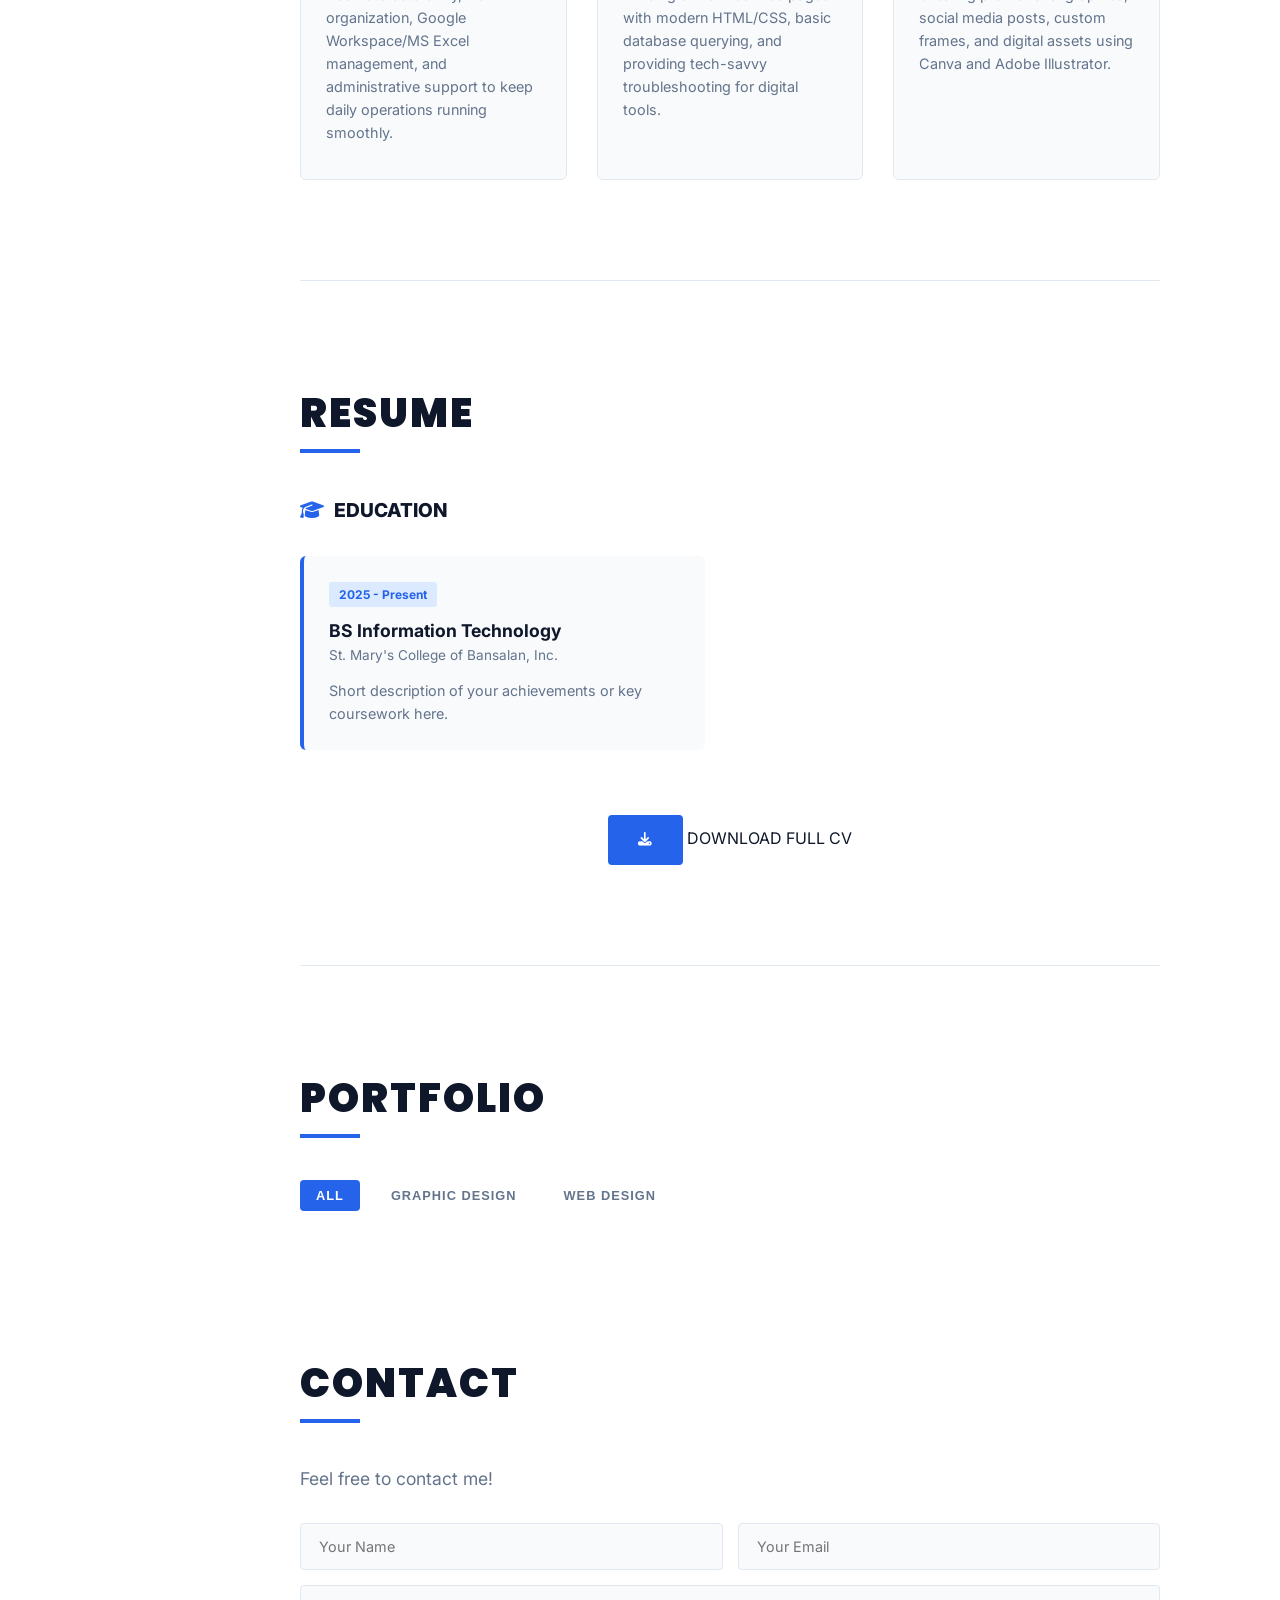
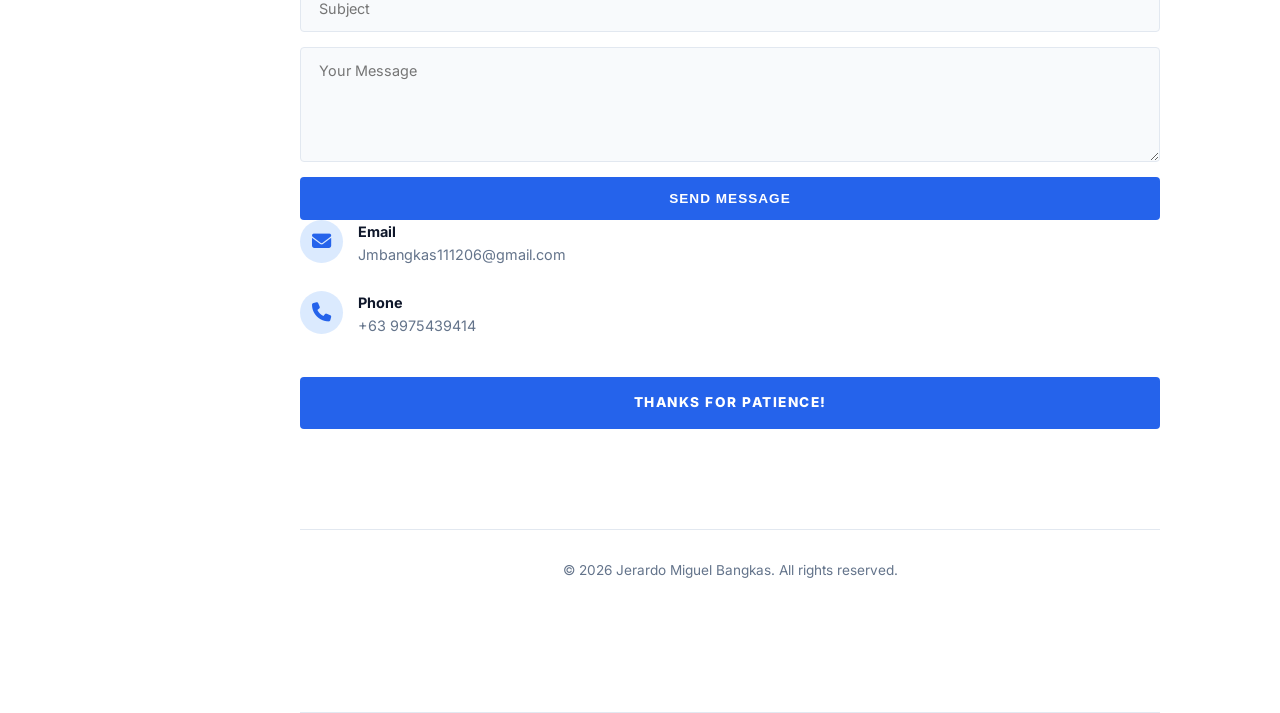
==== commit 0dabdec4: "Update index.html" ====
--- a/index.html
+++ b/index.html
@@ -151,7 +151,7 @@
             </div>
 
             <div class="resume-cta">
-                <a href="Resume/Jerardo_Miguel_Bangkas_Resume.pdf" class="btn btn-primary"><i class="fa-solid fa-download"></i> DOWNLOAD FULL CV</a> DOWNLOAD FULL CV</a>
+                <a href="Resume/Jerardo_Miguel_Bangkas_Resume.pdf" class="btn btn-primary"><i class="fa-solid fa-download"></i> </a> DOWNLOAD FULL CV</a>
             </div>
         </section>
 
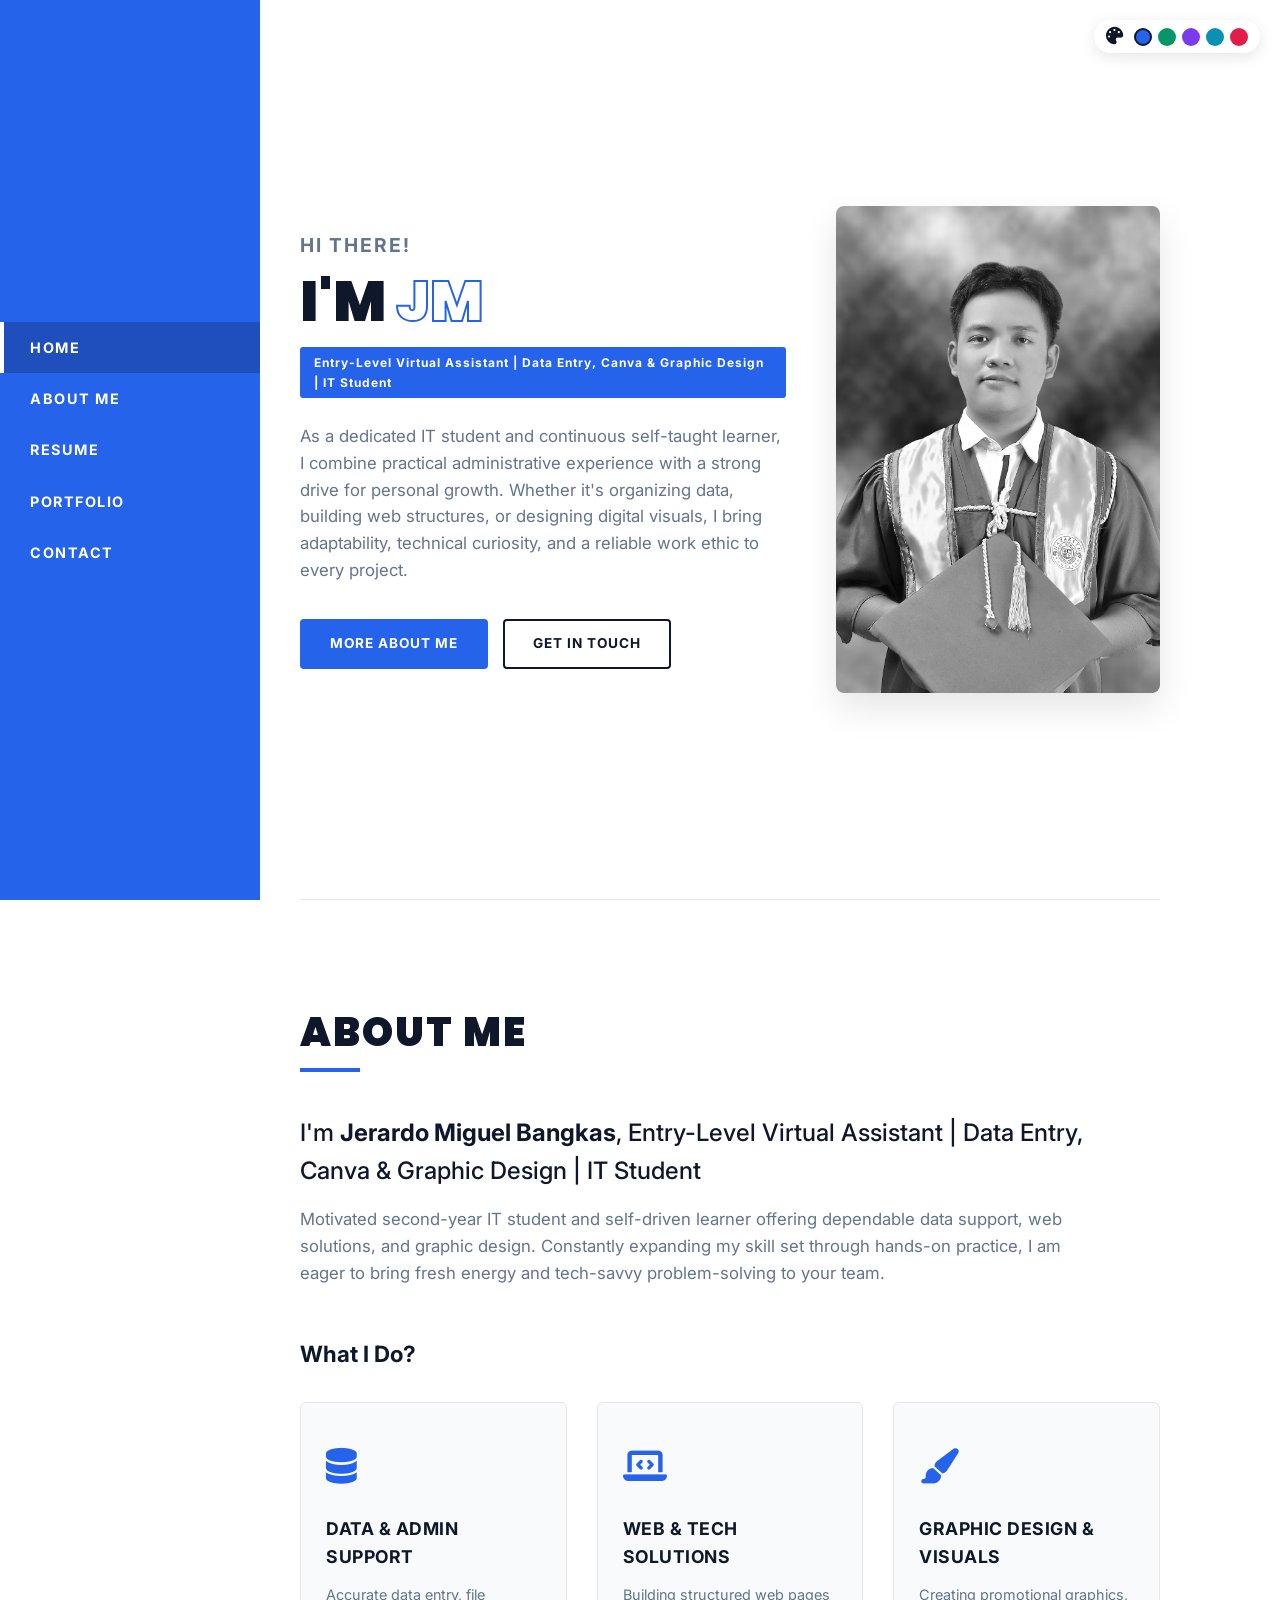
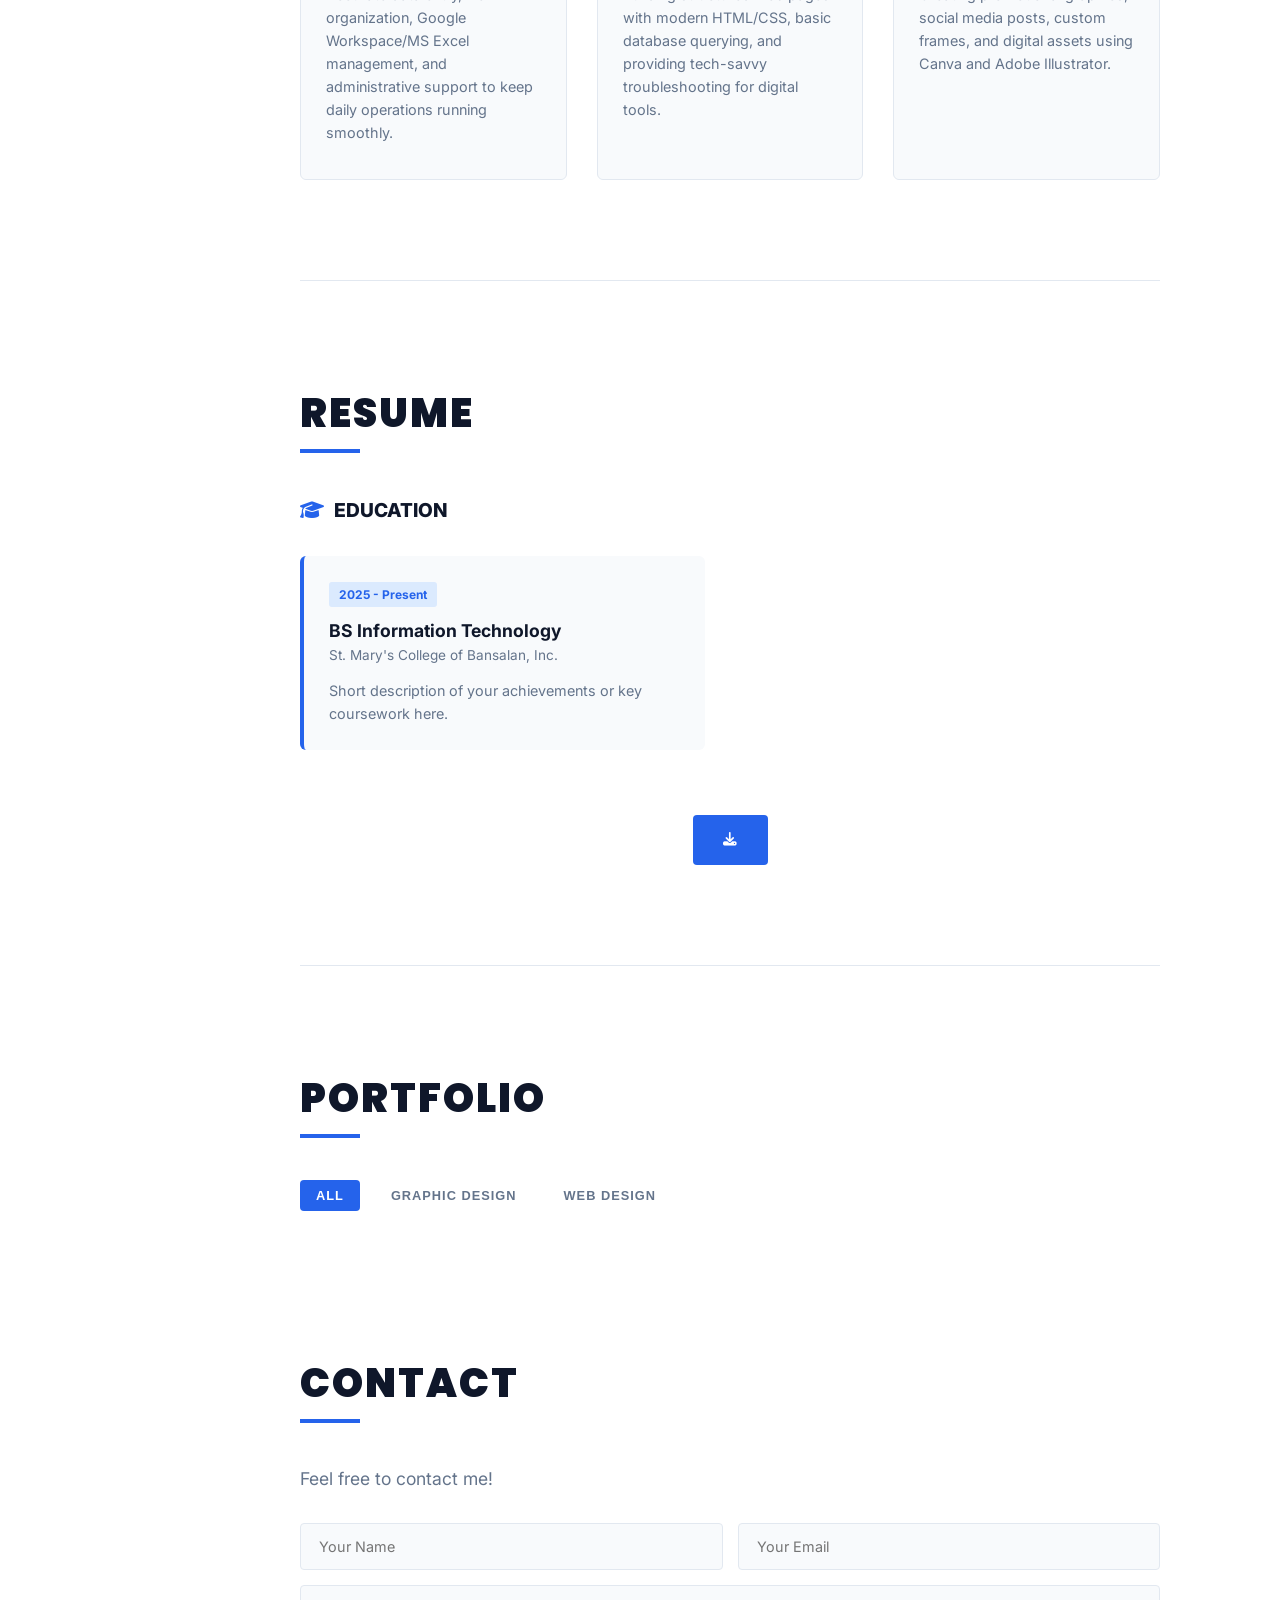
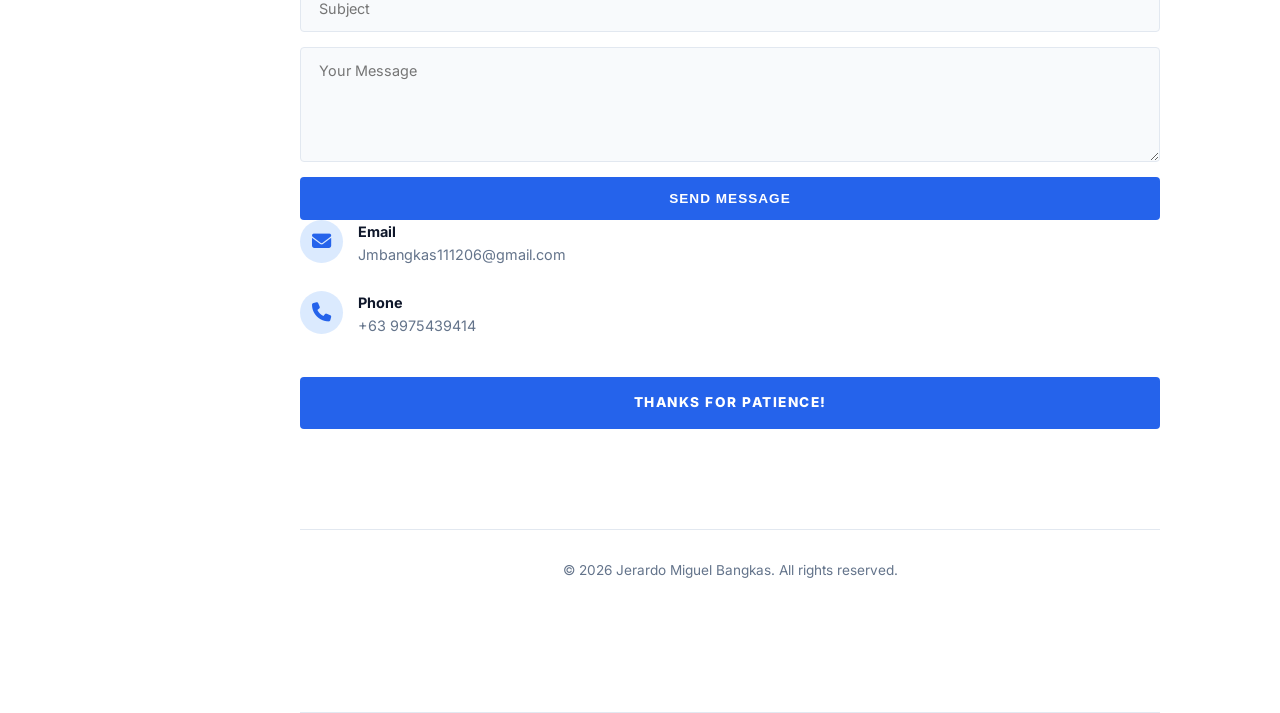
==== commit fc97a40a: "Update index.html" ====
--- a/index.html
+++ b/index.html
@@ -151,7 +151,7 @@
             </div>
 
             <div class="resume-cta">
-                <a href="Resume/Jerardo_Miguel_Bangkas_Resume.pdf" class="btn btn-primary"><i class="fa-solid fa-download"></i> </a> DOWNLOAD FULL CV</a>
+                <a href="Resume/Jerardo_Miguel_Bangkas_Resume.pdf" class="btn btn-primary"><i class="fa-solid fa-download"></i> </a></a>
             </div>
         </section>
 
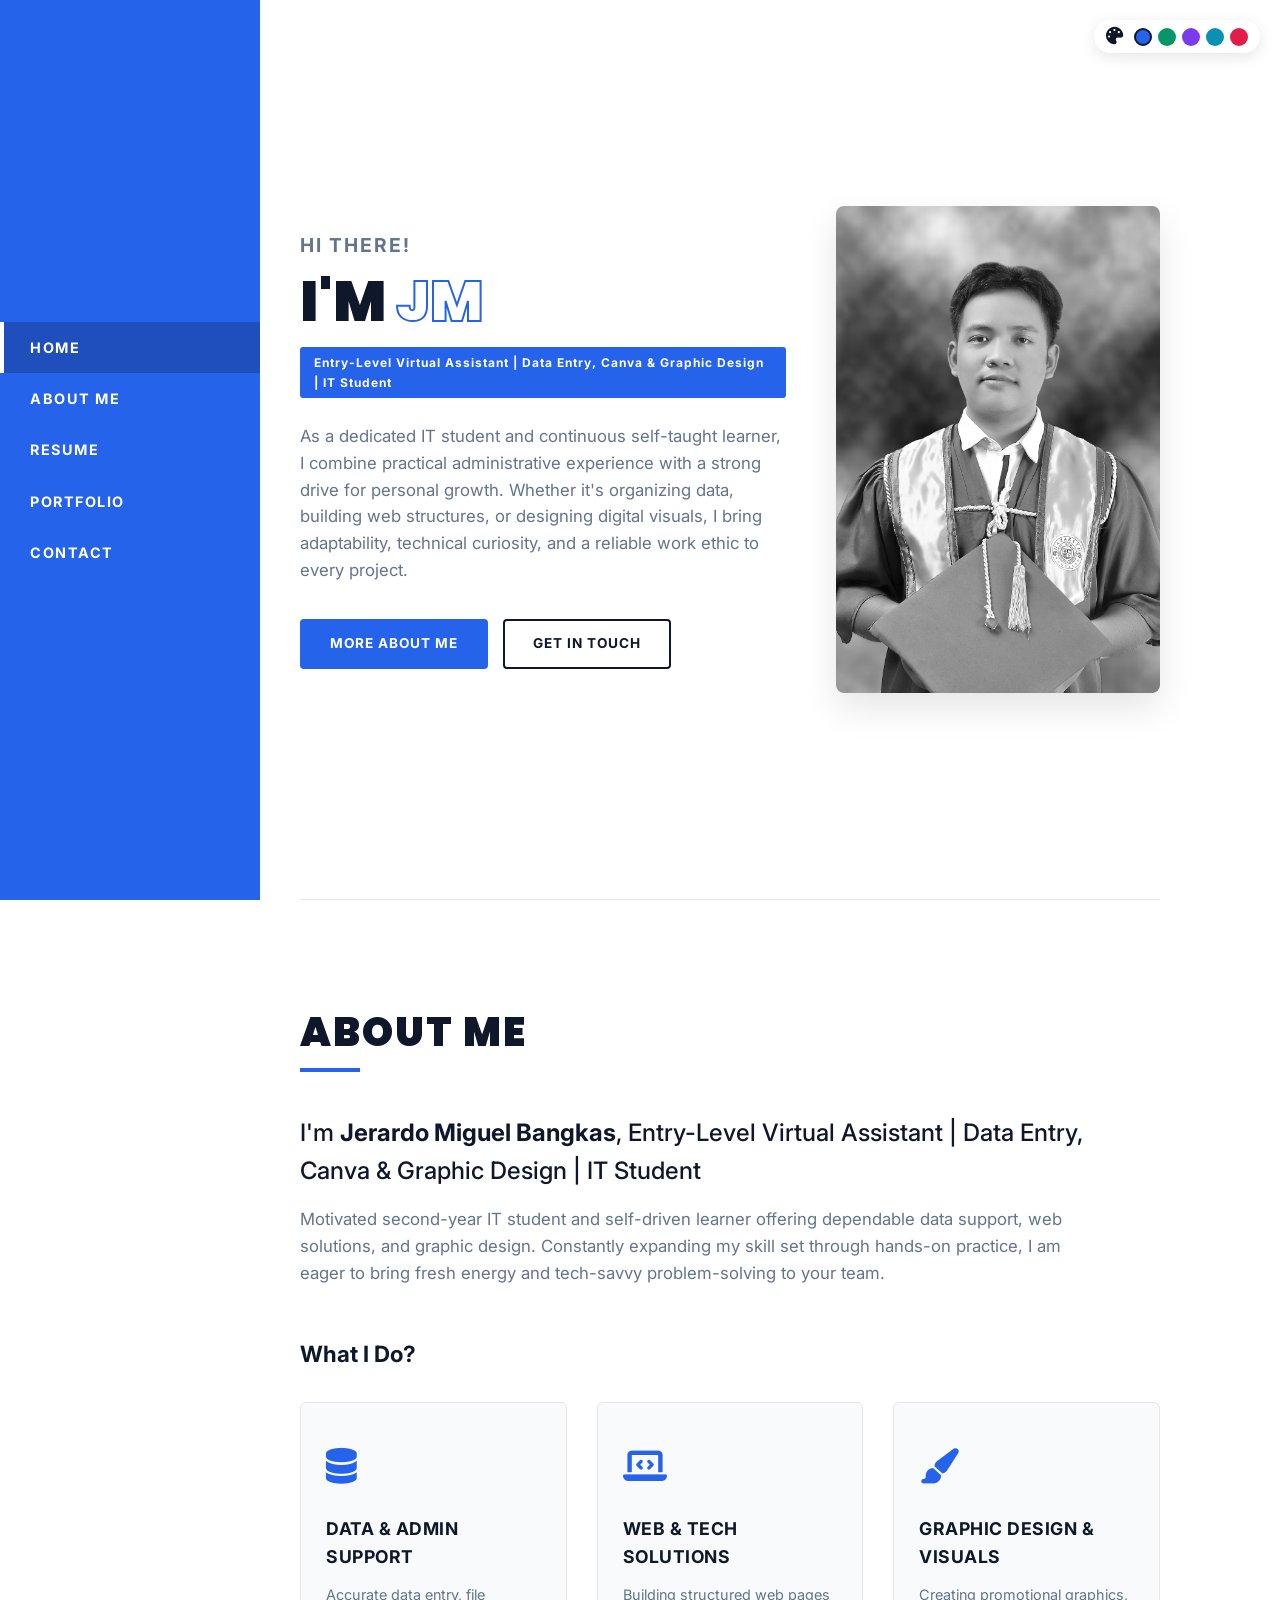
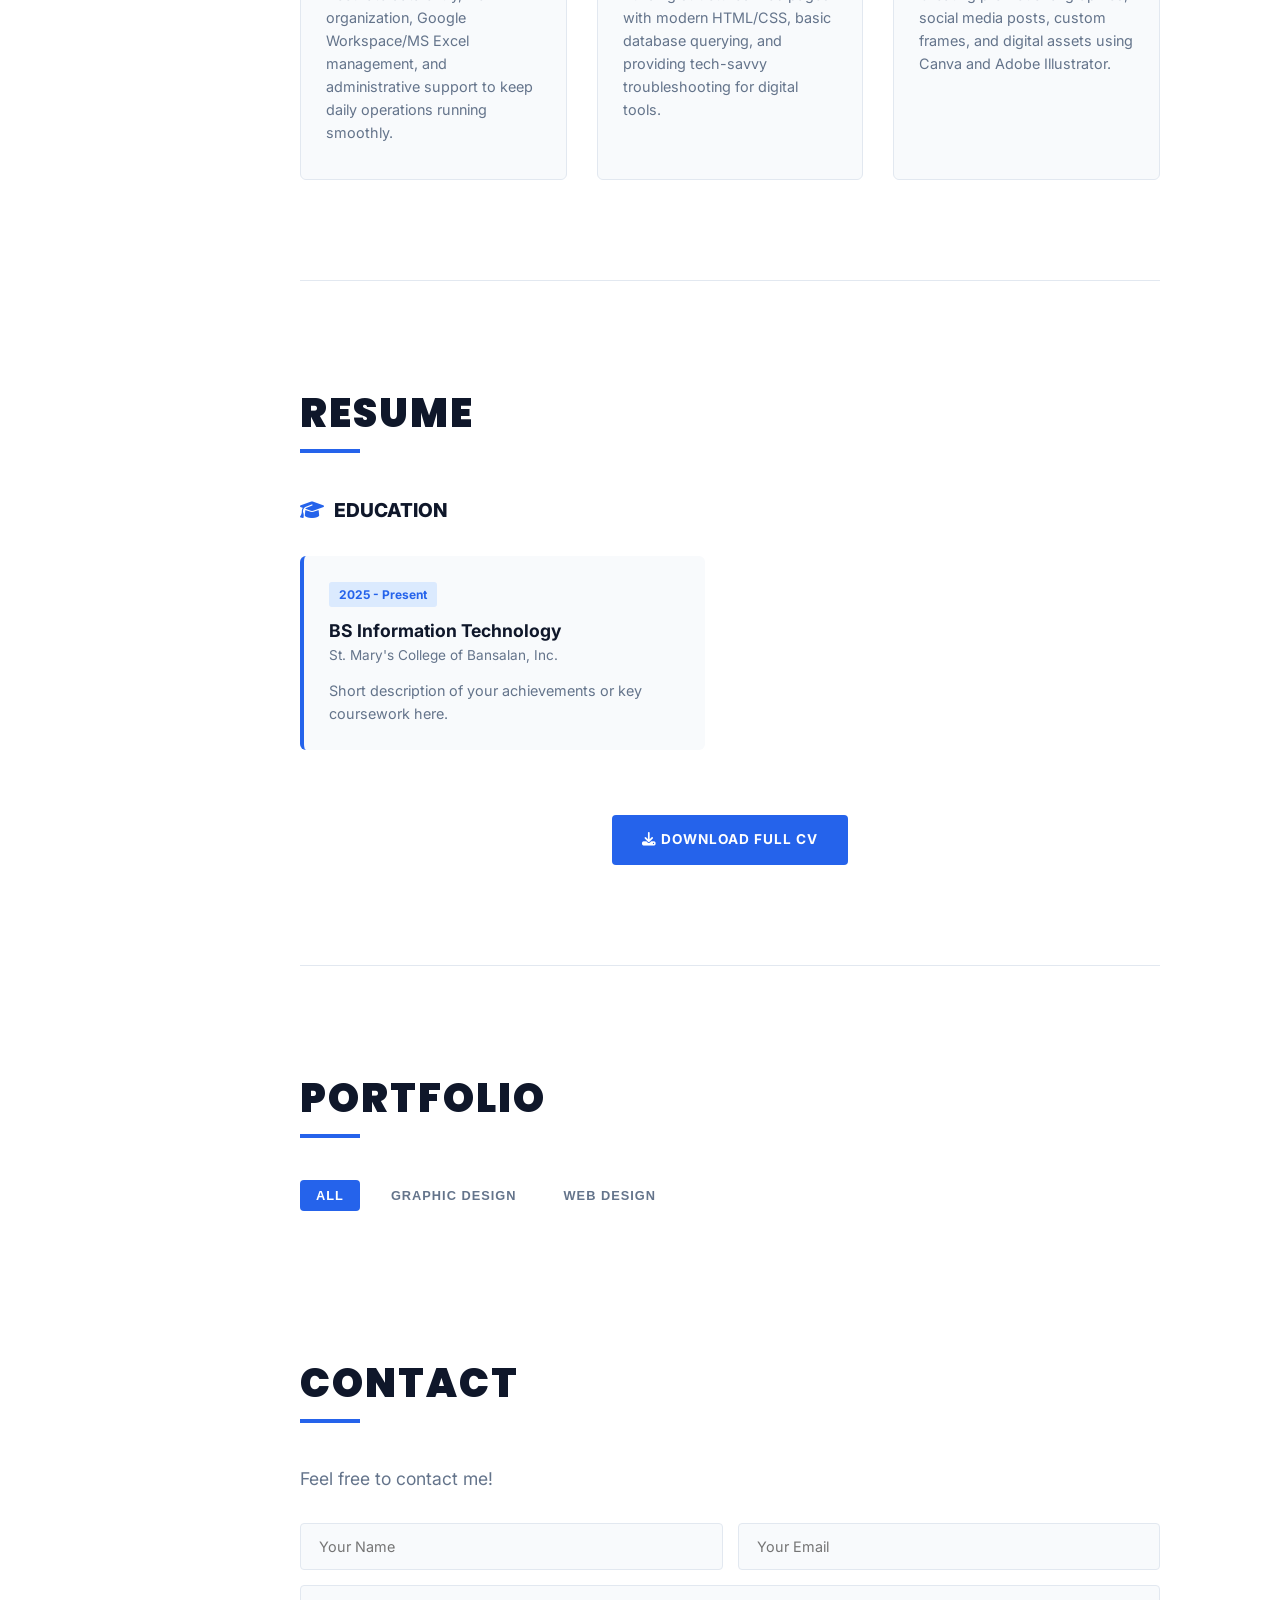
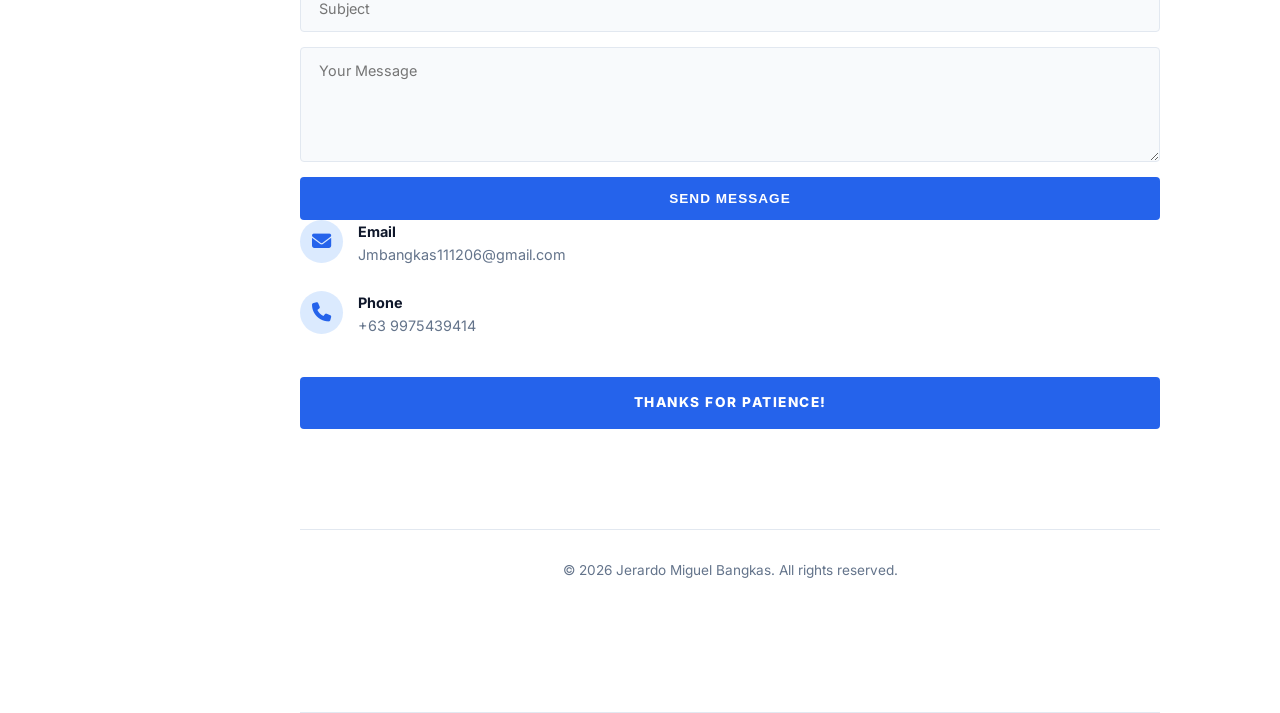
==== commit 03881247: "Update index.html" ====
--- a/index.html
+++ b/index.html
@@ -151,7 +151,7 @@
             </div>
 
             <div class="resume-cta">
-                <a href="Resume/Jerardo_Miguel_Bangkas_Resume.pdf" class="btn btn-primary"><i class="fa-solid fa-download"></i> </a></a>
+               <a href="Resume/Jerardo Miguel_Bangkas_Resume.pdf" class="btn btn-primary"><i class="fa-solid fa-download"></i> DOWNLOAD FULL CV</a>
             </div>
         </section>
 
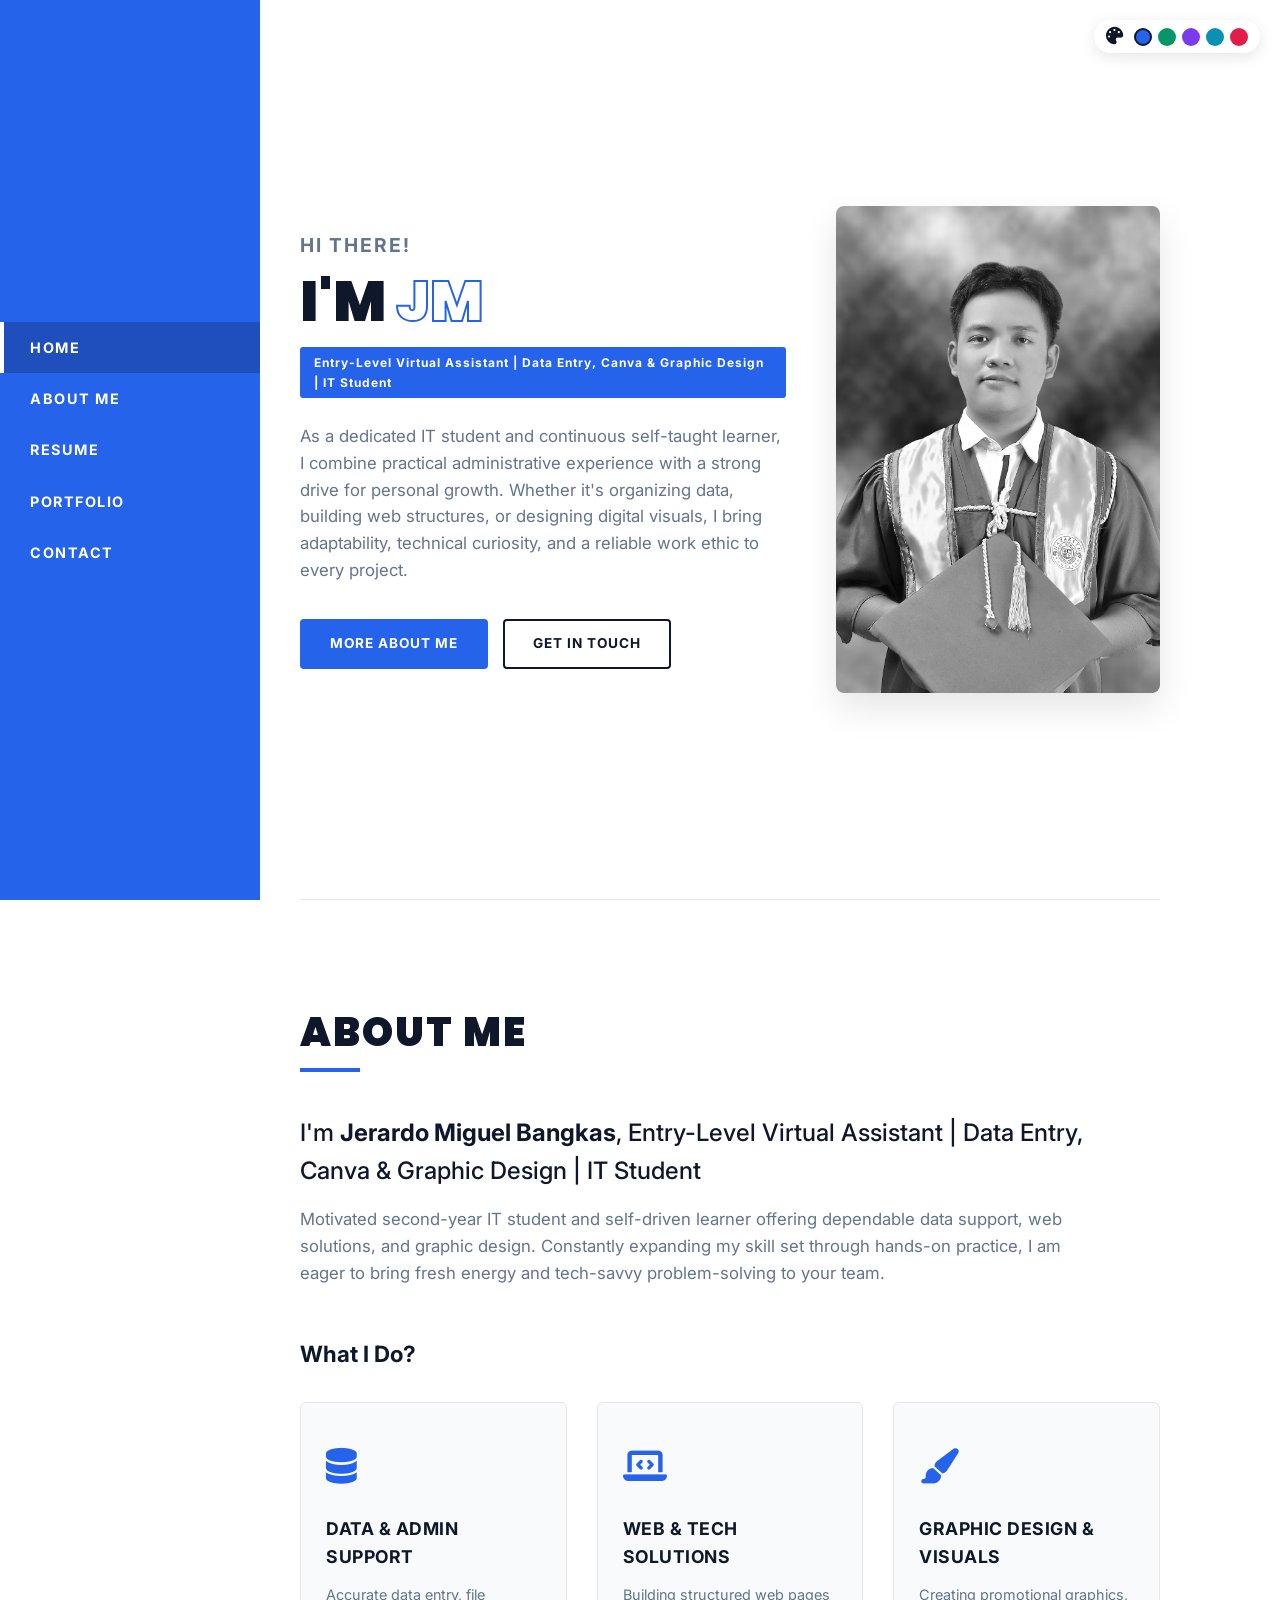
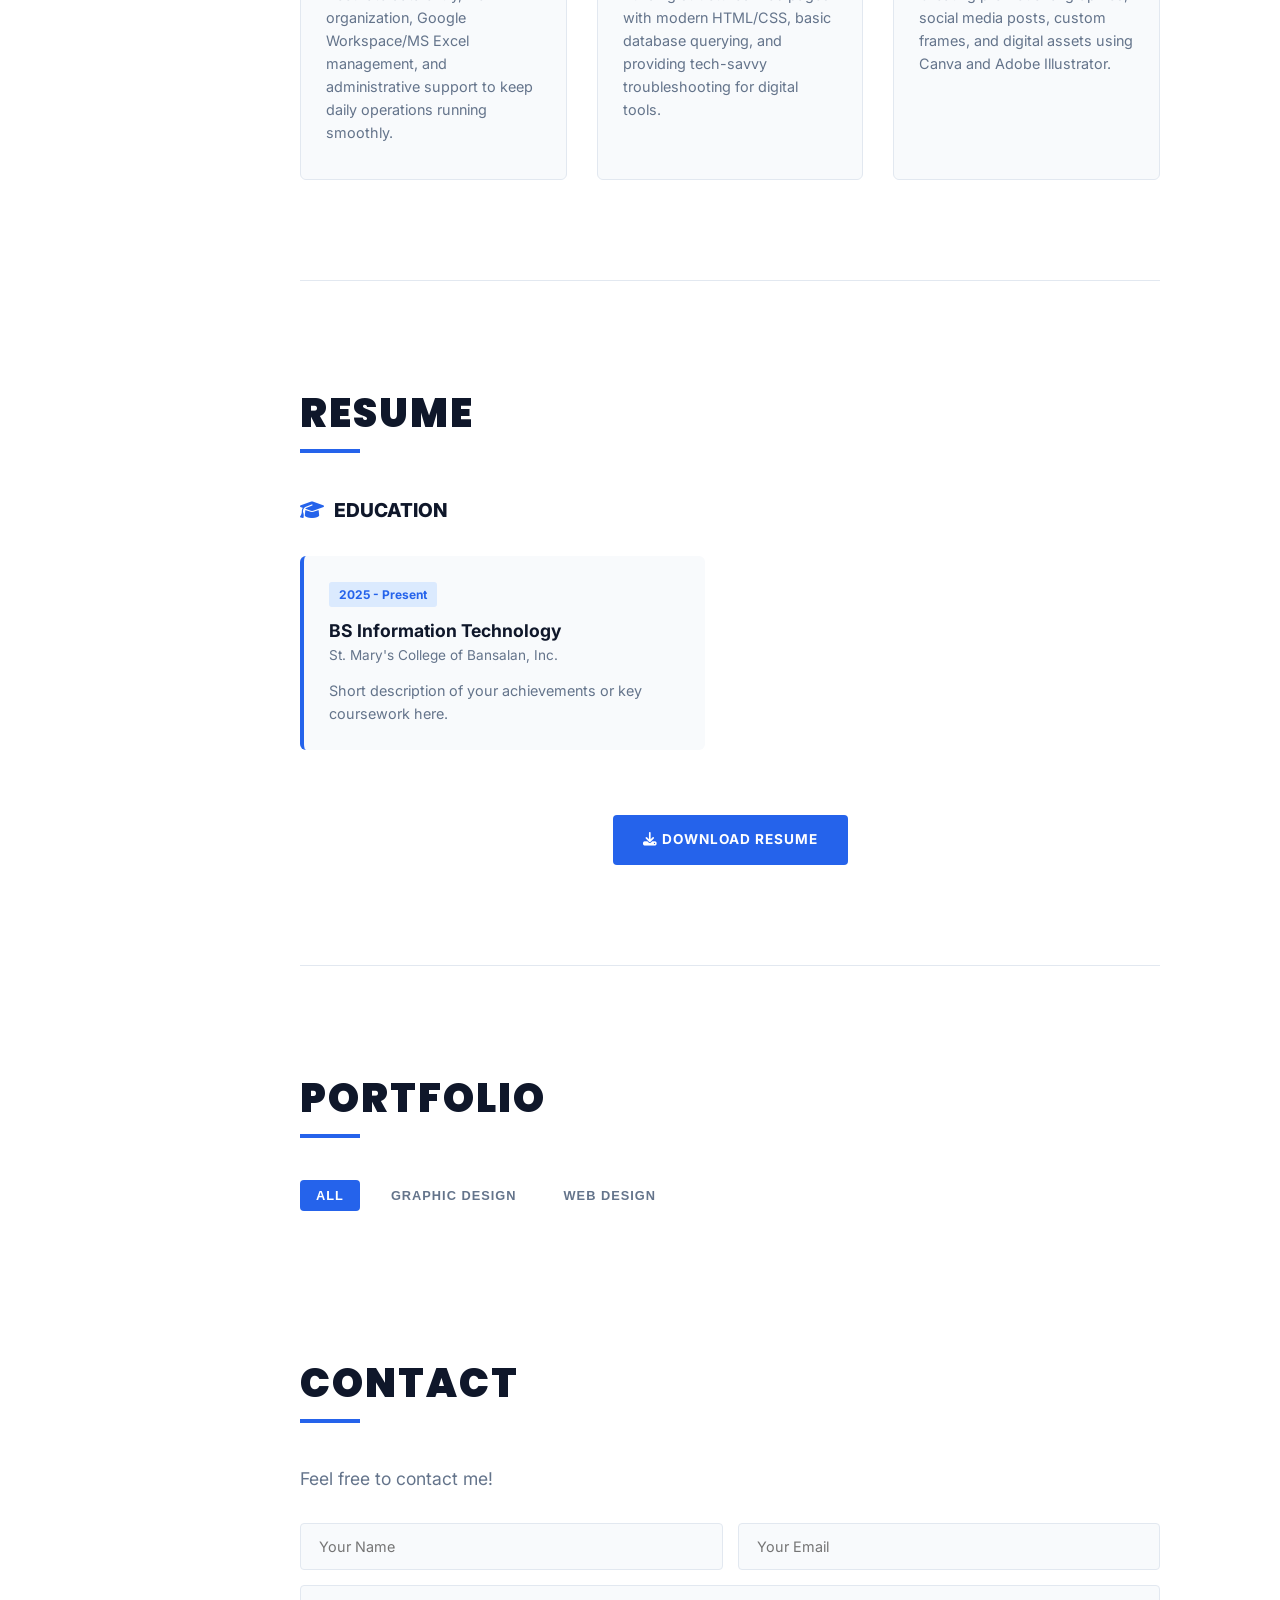
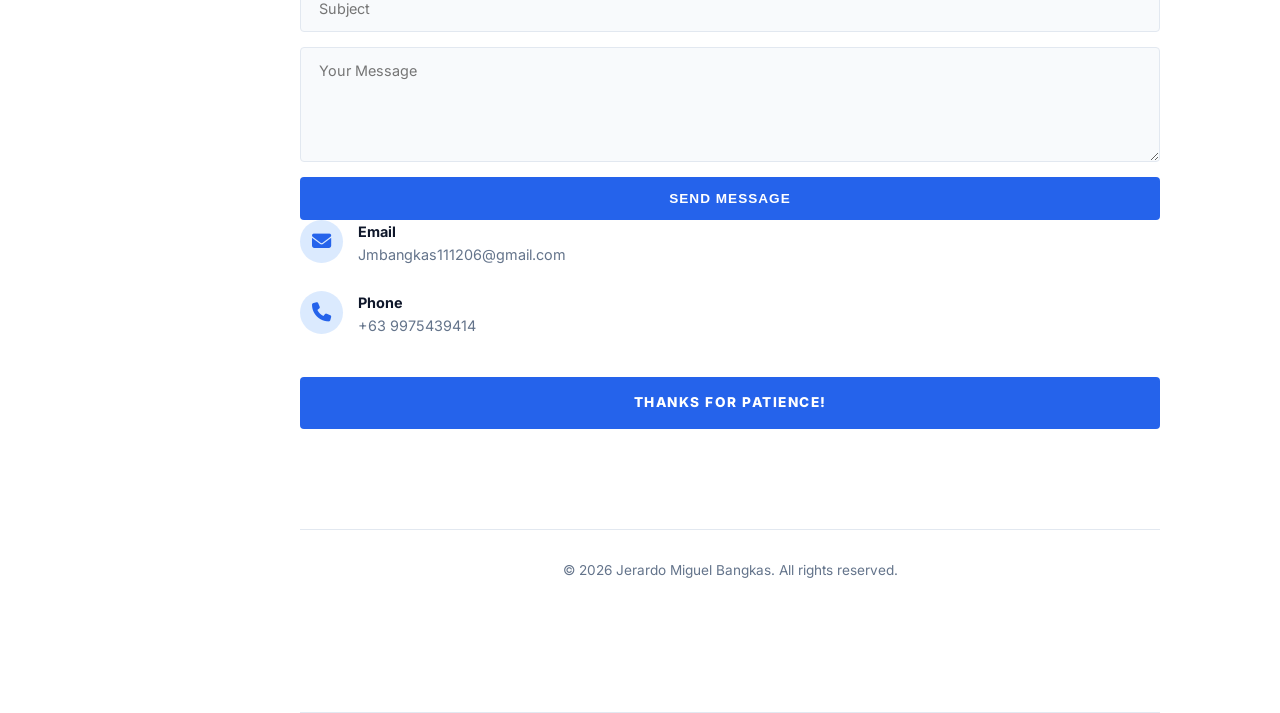
==== commit 8ee0421a: "Update index.html" ====
--- a/index.html
+++ b/index.html
@@ -151,8 +151,8 @@
             </div>
 
             <div class="resume-cta">
-               <a href="Resume/Jerardo Miguel_Bangkas_Resume.pdf" class="btn btn-primary"><i class="fa-solid fa-download"></i> DOWNLOAD FULL CV</a>
-            </div>
+               <a href="Resume/Jerardo Miguel_Bangkas_Resume.pdf" class="btn btn-primary"><i class="fa-solid fa-download"></i> DOWNLOAD RESUME</a>
+            </div>                                                                                                                                        
         </section>
 
         <!-- 4. PORTFOLIO SECTION -->
